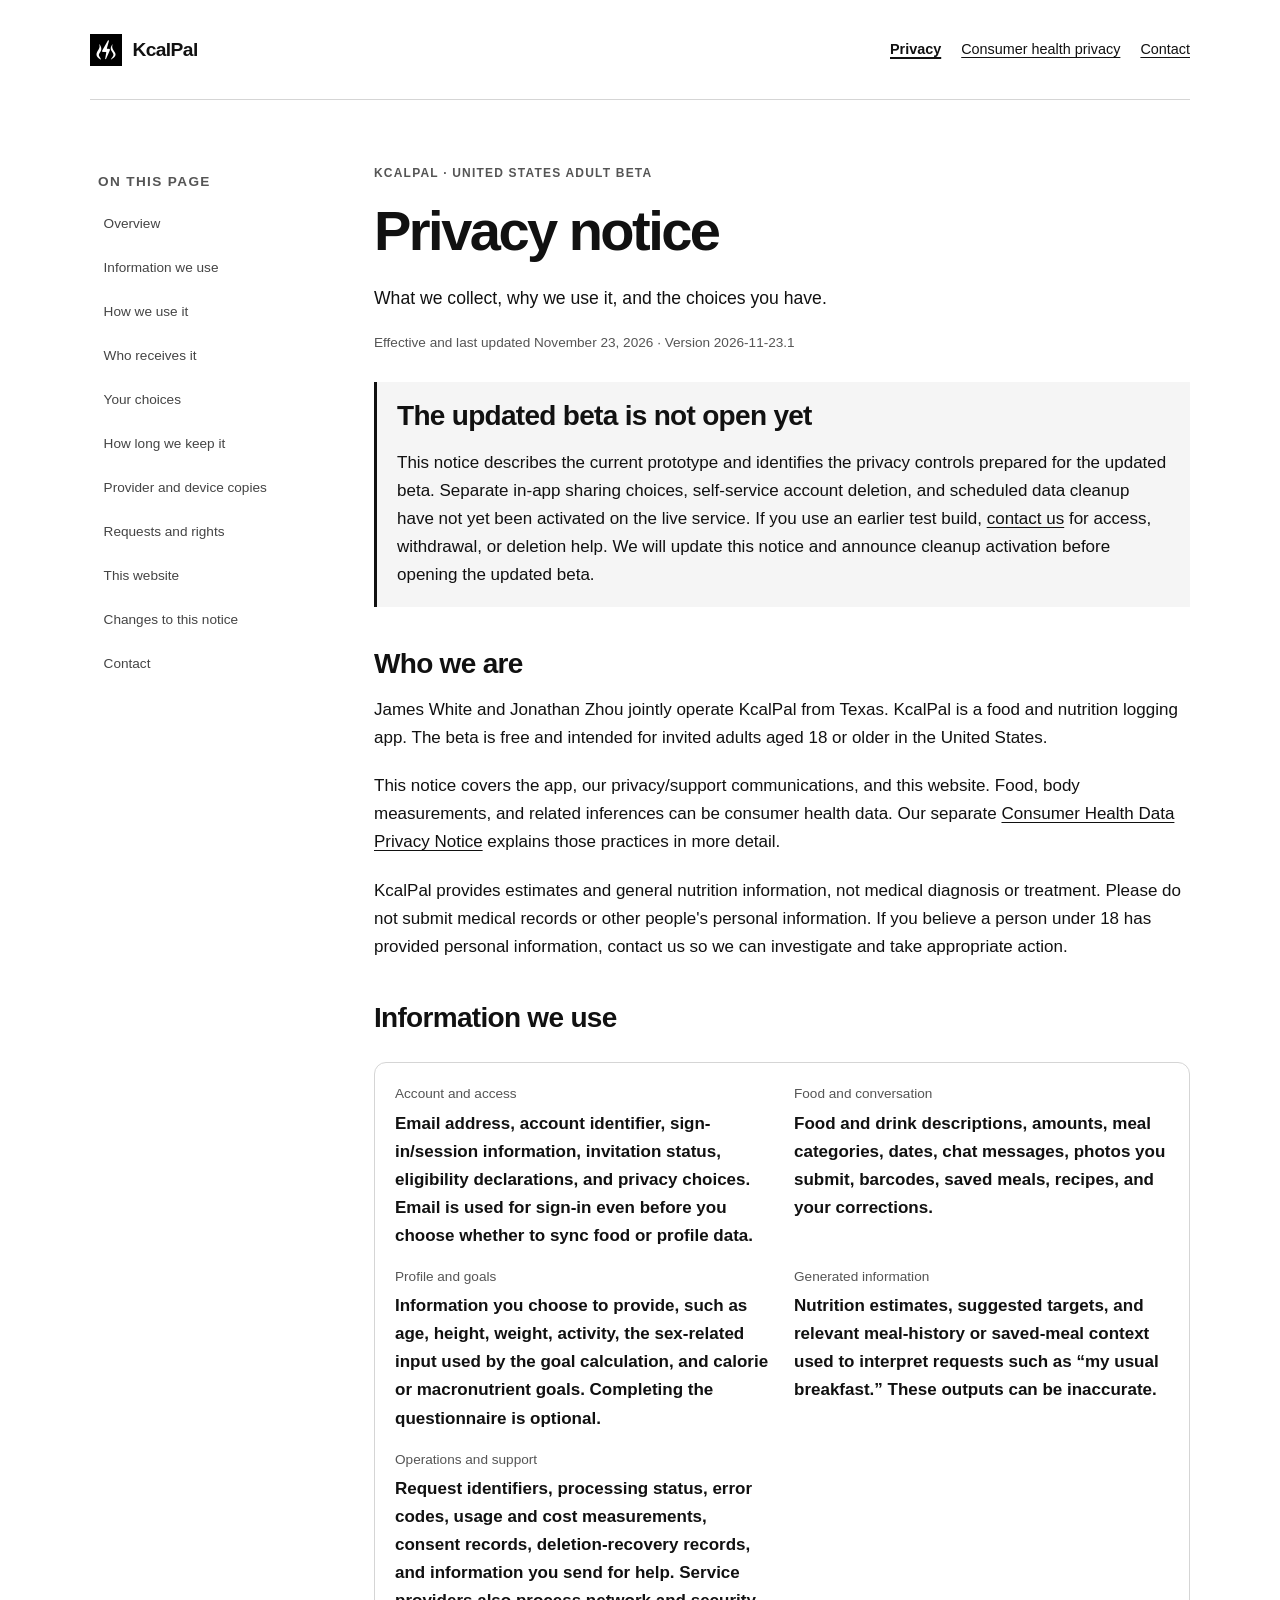
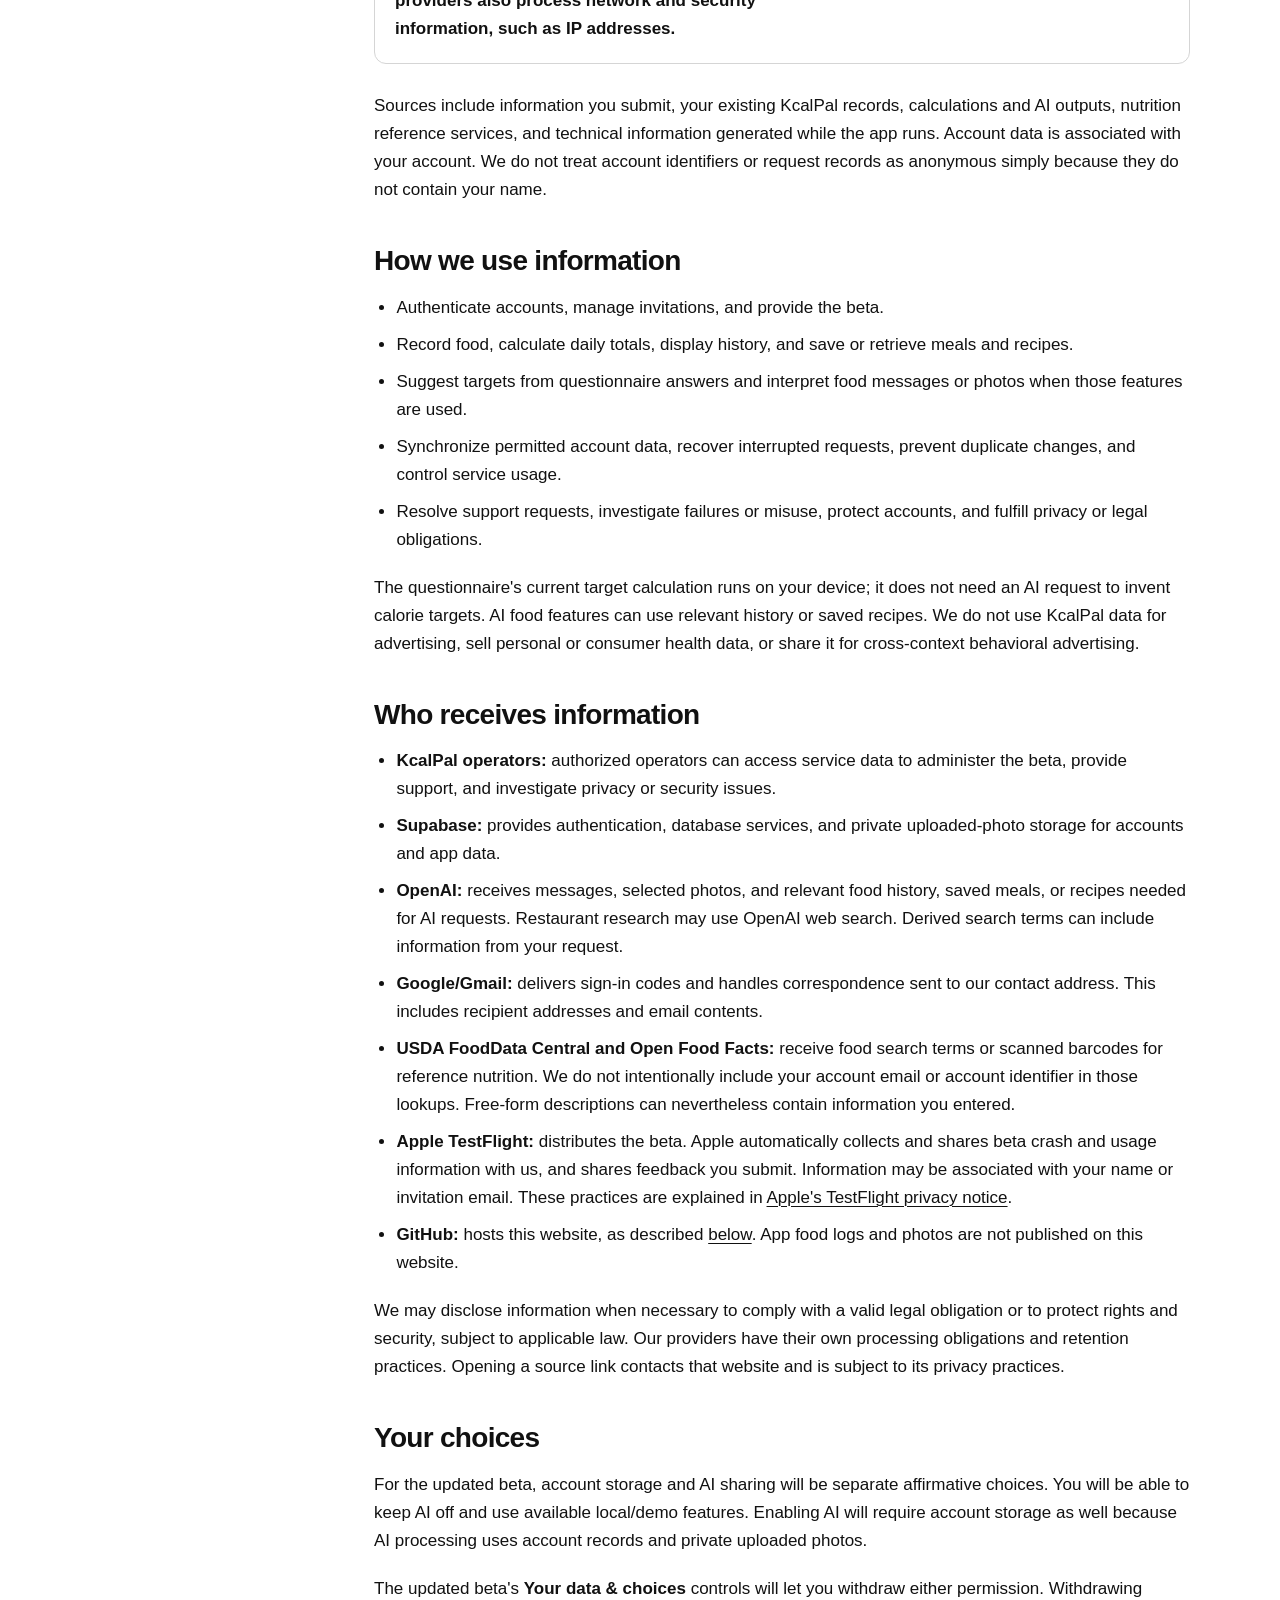
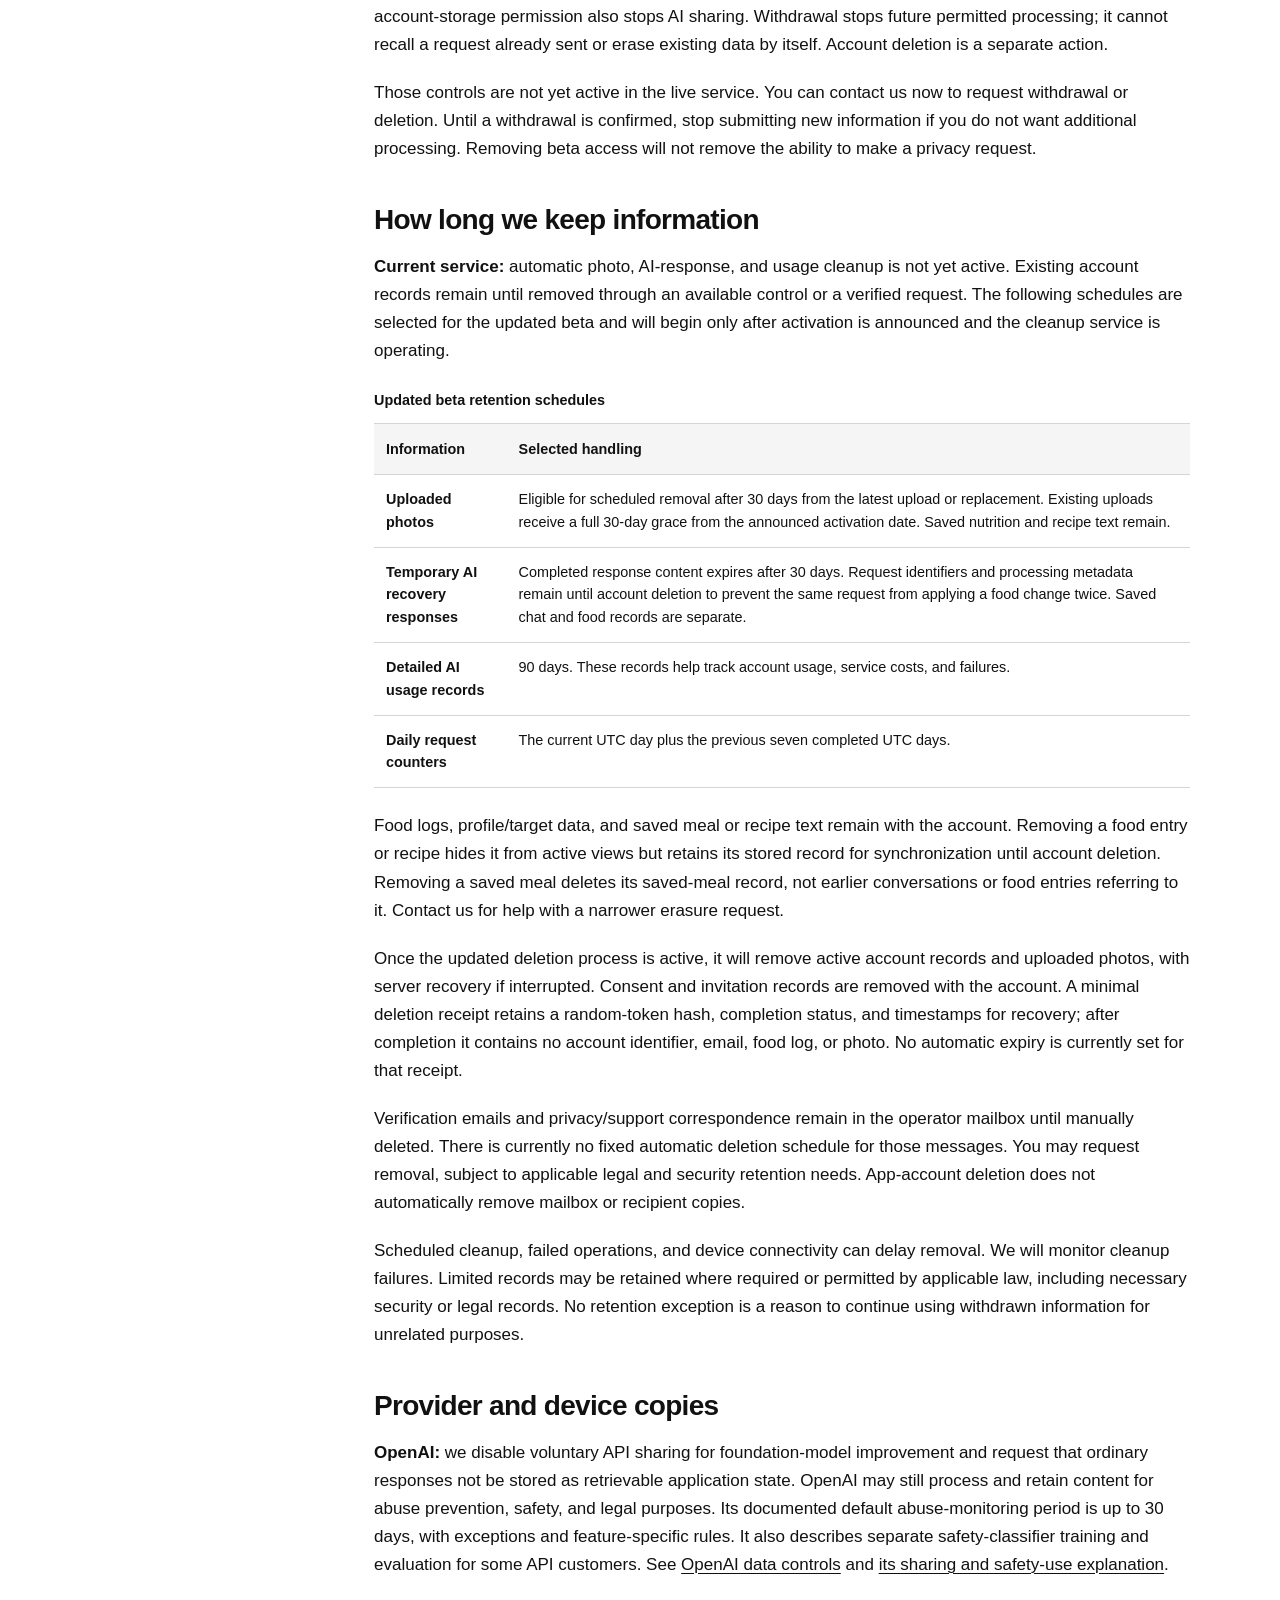
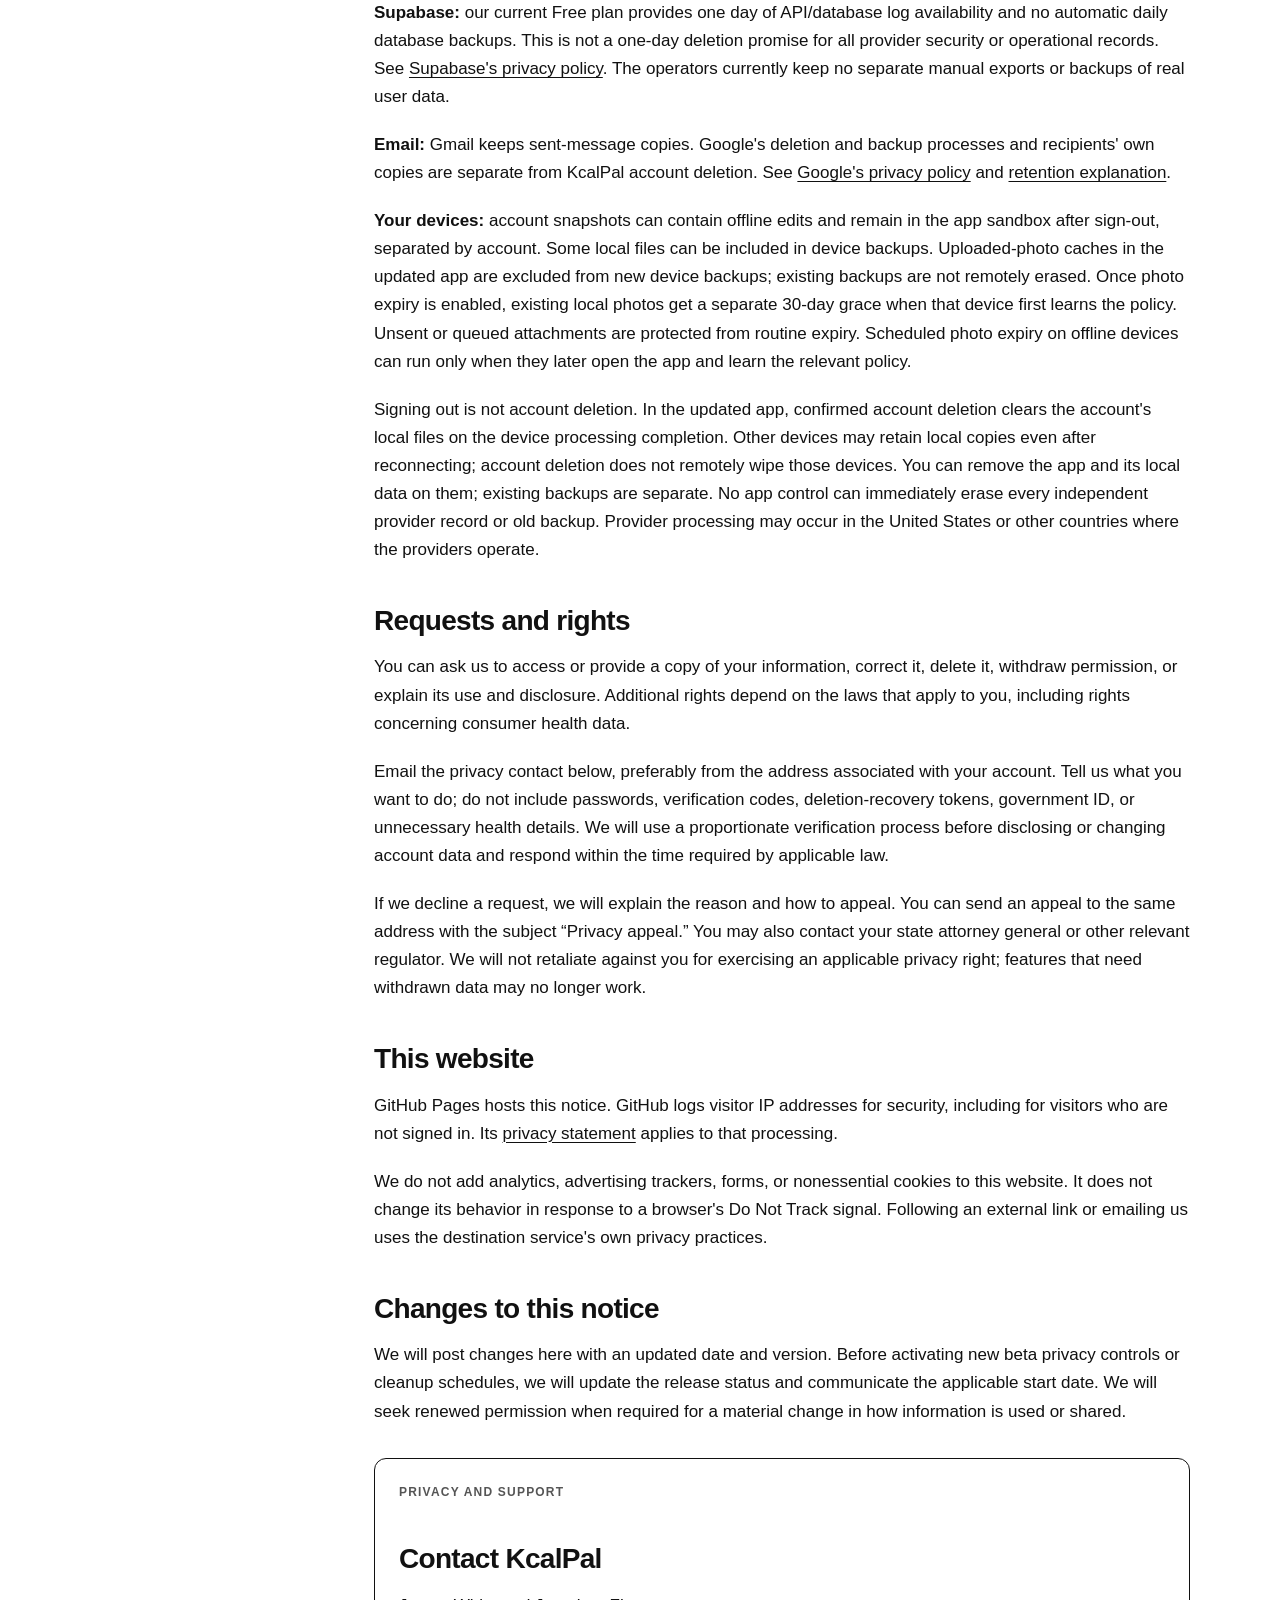
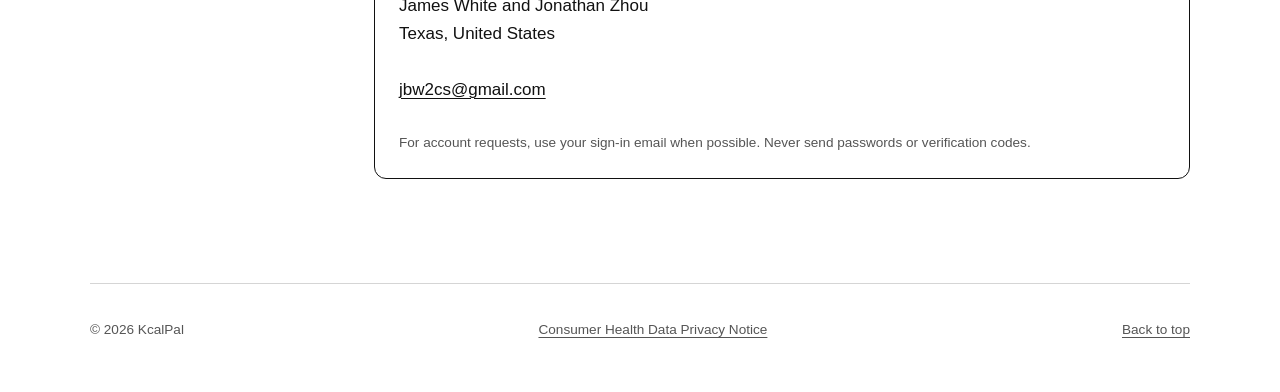
==== index.html @ c4c903d2 "Publish KcalPal privacy notices version 2026-11-23.1 Document current prototype practices and pendin" ====
<!doctype html>
<html lang="en">
<head>
  <meta charset="utf-8">
  <meta name="viewport" content="width=device-width, initial-scale=1">
  <meta name="description" content="How KcalPal handles food logs, photos, personal goals, AI processing, and privacy requests.">
  <meta name="referrer" content="no-referrer">
  <meta http-equiv="Content-Security-Policy" content="default-src 'none'; style-src 'self'; img-src 'self'; base-uri 'none'; form-action 'none'">
  <title>Privacy notice · KcalPal</title>
  <link rel="icon" href="icon.png" type="image/png">
  <link rel="stylesheet" href="styles.css">
</head>
<body>
  <a class="skip-link" href="#main">Skip to privacy notice</a>
  <header class="site-header">
    <a class="brand" href="./" aria-label="KcalPal privacy home"><img src="icon.png" alt="" width="36" height="36">KcalPal</a>
    <nav class="site-nav" aria-label="Site navigation">
      <a href="./" aria-current="page">Privacy</a>
      <a href="health-privacy.html">Consumer health privacy</a>
      <a href="#contact">Contact</a>
    </nav>
  </header>
  <div class="page-layout">
    <nav class="toc" aria-label="On this page">
      <p class="eyebrow">On this page</p>
      <a href="#overview">Overview</a>
      <a href="#information">Information we use</a>
      <a href="#purposes">How we use it</a>
      <a href="#sharing">Who receives it</a>
      <a href="#choices">Your choices</a>
      <a href="#retention">How long we keep it</a>
      <a href="#providers">Provider and device copies</a>
      <a href="#rights">Requests and rights</a>
      <a href="#website">This website</a>
      <a href="#changes">Changes to this notice</a>
      <a href="#contact">Contact</a>
    </nav>
    <main id="main" class="content">
      <p class="eyebrow">KcalPal · United States adult beta</p>
      <h1>Privacy notice</h1>
      <p class="lede">What we collect, why we use it, and the choices you have.</p>
      <p class="meta">Effective and last updated November 23, 2026 · Version 2026-11-23.1</p>
      <aside class="notice" aria-labelledby="release-status">
        <h2 id="release-status">The updated beta is not open yet</h2>
        <p>This notice describes the current prototype and identifies the privacy controls prepared for the updated beta. Separate in-app sharing choices, self-service account deletion, and scheduled data cleanup have not yet been activated on the live service. If you use an earlier test build, <a href="#contact">contact us</a> for access, withdrawal, or deletion help. We will update this notice and announce cleanup activation before opening the updated beta.</p>
      </aside>

      <section id="overview">
        <h2>Who we are</h2>
        <p>James White and Jonathan Zhou jointly operate KcalPal from Texas. KcalPal is a food and nutrition logging app. The beta is free and intended for invited adults aged 18 or older in the United States.</p>
        <p>This notice covers the app, our privacy/support communications, and this website. Food, body measurements, and related inferences can be consumer health data. Our separate <a href="health-privacy.html">Consumer Health Data Privacy Notice</a> explains those practices in more detail.</p>
        <p>KcalPal provides estimates and general nutrition information, not medical diagnosis or treatment. Please do not submit medical records or other people's personal information. If you believe a person under 18 has provided personal information, contact us so we can investigate and take appropriate action.</p>
      </section>

      <section id="information">
        <h2>Information we use</h2>
        <dl class="facts">
          <div><dt>Account and access</dt><dd>Email address, account identifier, sign-in/session information, invitation status, eligibility declarations, and privacy choices. Email is used for sign-in even before you choose whether to sync food or profile data.</dd></div>
          <div><dt>Food and conversation</dt><dd>Food and drink descriptions, amounts, meal categories, dates, chat messages, photos you submit, barcodes, saved meals, recipes, and your corrections.</dd></div>
          <div><dt>Profile and goals</dt><dd>Information you choose to provide, such as age, height, weight, activity, the sex-related input used by the goal calculation, and calorie or macronutrient goals. Completing the questionnaire is optional.</dd></div>
          <div><dt>Generated information</dt><dd>Nutrition estimates, suggested targets, and relevant meal-history or saved-meal context used to interpret requests such as “my usual breakfast.” These outputs can be inaccurate.</dd></div>
          <div><dt>Operations and support</dt><dd>Request identifiers, processing status, error codes, usage and cost measurements, consent records, deletion-recovery records, and information you send for help. Service providers also process network and security information, such as IP addresses.</dd></div>
        </dl>
        <p>Sources include information you submit, your existing KcalPal records, calculations and AI outputs, nutrition reference services, and technical information generated while the app runs. Account data is associated with your account. We do not treat account identifiers or request records as anonymous simply because they do not contain your name.</p>
      </section>

      <section id="purposes">
        <h2>How we use information</h2>
        <ul>
          <li>Authenticate accounts, manage invitations, and provide the beta.</li>
          <li>Record food, calculate daily totals, display history, and save or retrieve meals and recipes.</li>
          <li>Suggest targets from questionnaire answers and interpret food messages or photos when those features are used.</li>
          <li>Synchronize permitted account data, recover interrupted requests, prevent duplicate changes, and control service usage.</li>
          <li>Resolve support requests, investigate failures or misuse, protect accounts, and fulfill privacy or legal obligations.</li>
        </ul>
        <p>The questionnaire's current target calculation runs on your device; it does not need an AI request to invent calorie targets. AI food features can use relevant history or saved recipes. We do not use KcalPal data for advertising, sell personal or consumer health data, or share it for cross-context behavioral advertising.</p>
      </section>

      <section id="sharing">
        <h2>Who receives information</h2>
        <ul>
          <li><strong>KcalPal operators:</strong> authorized operators can access service data to administer the beta, provide support, and investigate privacy or security issues.</li>
          <li><strong>Supabase:</strong> provides authentication, database services, and private uploaded-photo storage for accounts and app data.</li>
          <li><strong>OpenAI:</strong> receives messages, selected photos, and relevant food history, saved meals, or recipes needed for AI requests. Restaurant research may use OpenAI web search. Derived search terms can include information from your request.</li>
          <li><strong>Google/Gmail:</strong> delivers sign-in codes and handles correspondence sent to our contact address. This includes recipient addresses and email contents.</li>
          <li><strong>USDA FoodData Central and Open Food Facts:</strong> receive food search terms or scanned barcodes for reference nutrition. We do not intentionally include your account email or account identifier in those lookups. Free-form descriptions can nevertheless contain information you entered.</li>
          <li><strong>Apple TestFlight:</strong> distributes the beta. Apple automatically collects and shares beta crash and usage information with us, and shares feedback you submit. Information may be associated with your name or invitation email. These practices are explained in <a href="https://www.apple.com/legal/privacy/data/en/test-flight/" rel="noreferrer">Apple's TestFlight privacy notice</a>.</li>
          <li><strong>GitHub:</strong> hosts this website, as described <a href="#website">below</a>. App food logs and photos are not published on this website.</li>
        </ul>
        <p>We may disclose information when necessary to comply with a valid legal obligation or to protect rights and security, subject to applicable law. Our providers have their own processing obligations and retention practices. Opening a source link contacts that website and is subject to its privacy practices.</p>
      </section>

      <section id="choices">
        <h2>Your choices</h2>
        <p>For the updated beta, account storage and AI sharing will be separate affirmative choices. You will be able to keep AI off and use available local/demo features. Enabling AI will require account storage as well because AI processing uses account records and private uploaded photos.</p>
        <p>The updated beta's <strong>Your data &amp; choices</strong> controls will let you withdraw either permission. Withdrawing account-storage permission also stops AI sharing. Withdrawal stops future permitted processing; it cannot recall a request already sent or erase existing data by itself. Account deletion is a separate action.</p>
        <p>Those controls are not yet active in the live service. You can contact us now to request withdrawal or deletion. Until a withdrawal is confirmed, stop submitting new information if you do not want additional processing. Removing beta access will not remove the ability to make a privacy request.</p>
      </section>

      <section id="retention">
        <h2>How long we keep information</h2>
        <p><strong>Current service:</strong> automatic photo, AI-response, and usage cleanup is not yet active. Existing account records remain until removed through an available control or a verified request. The following schedules are selected for the updated beta and will begin only after activation is announced and the cleanup service is operating.</p>
        <table class="retention-table">
          <caption>Updated beta retention schedules</caption>
          <thead><tr><th scope="col">Information</th><th scope="col">Selected handling</th></tr></thead>
          <tbody>
            <tr><th scope="row">Uploaded photos</th><td>Eligible for scheduled removal after 30 days from the latest upload or replacement. Existing uploads receive a full 30-day grace from the announced activation date. Saved nutrition and recipe text remain.</td></tr>
            <tr><th scope="row">Temporary AI recovery responses</th><td>Completed response content expires after 30 days. Request identifiers and processing metadata remain until account deletion to prevent the same request from applying a food change twice. Saved chat and food records are separate.</td></tr>
            <tr><th scope="row">Detailed AI usage records</th><td>90 days. These records help track account usage, service costs, and failures.</td></tr>
            <tr><th scope="row">Daily request counters</th><td>The current UTC day plus the previous seven completed UTC days.</td></tr>
          </tbody>
        </table>
        <p>Food logs, profile/target data, and saved meal or recipe text remain with the account. Removing a food entry or recipe hides it from active views but retains its stored record for synchronization until account deletion. Removing a saved meal deletes its saved-meal record, not earlier conversations or food entries referring to it. Contact us for help with a narrower erasure request.</p>
        <p>Once the updated deletion process is active, it will remove active account records and uploaded photos, with server recovery if interrupted. Consent and invitation records are removed with the account. A minimal deletion receipt retains a random-token hash, completion status, and timestamps for recovery; after completion it contains no account identifier, email, food log, or photo. No automatic expiry is currently set for that receipt.</p>
        <p>Verification emails and privacy/support correspondence remain in the operator mailbox until manually deleted. There is currently no fixed automatic deletion schedule for those messages. You may request removal, subject to applicable legal and security retention needs. App-account deletion does not automatically remove mailbox or recipient copies.</p>
        <p>Scheduled cleanup, failed operations, and device connectivity can delay removal. We will monitor cleanup failures. Limited records may be retained where required or permitted by applicable law, including necessary security or legal records. No retention exception is a reason to continue using withdrawn information for unrelated purposes.</p>
      </section>

      <section id="providers">
        <h2>Provider and device copies</h2>
        <p><strong>OpenAI:</strong> we disable voluntary API sharing for foundation-model improvement and request that ordinary responses not be stored as retrievable application state. OpenAI may still process and retain content for abuse prevention, safety, and legal purposes. Its documented default abuse-monitoring period is up to 30 days, with exceptions and feature-specific rules. It also describes separate safety-classifier training and evaluation for some API customers. See <a href="https://developers.openai.com/api/docs/guides/your-data" rel="noreferrer">OpenAI data controls</a> and <a href="https://help.openai.com/en/articles/10306912-sharing-feedback-evaluation-and-fine-tuning-data-and-api-inputs-and-outputs-with-openai" rel="noreferrer">its sharing and safety-use explanation</a>.</p>
        <p><strong>Supabase:</strong> our current Free plan provides one day of API/database log availability and no automatic daily database backups. This is not a one-day deletion promise for all provider security or operational records. See <a href="https://supabase.com/privacy" rel="noreferrer">Supabase's privacy policy</a>. The operators currently keep no separate manual exports or backups of real user data.</p>
        <p><strong>Email:</strong> Gmail keeps sent-message copies. Google's deletion and backup processes and recipients' own copies are separate from KcalPal account deletion. See <a href="https://policies.google.com/privacy" rel="noreferrer">Google's privacy policy</a> and <a href="https://policies.google.com/technologies/retention" rel="noreferrer">retention explanation</a>.</p>
        <p><strong>Your devices:</strong> account snapshots can contain offline edits and remain in the app sandbox after sign-out, separated by account. Some local files can be included in device backups. Uploaded-photo caches in the updated app are excluded from new device backups; existing backups are not remotely erased. Once photo expiry is enabled, existing local photos get a separate 30-day grace when that device first learns the policy. Unsent or queued attachments are protected from routine expiry. Scheduled photo expiry on offline devices can run only when they later open the app and learn the relevant policy.</p>
        <p>Signing out is not account deletion. In the updated app, confirmed account deletion clears the account's local files on the device processing completion. Other devices may retain local copies even after reconnecting; account deletion does not remotely wipe those devices. You can remove the app and its local data on them; existing backups are separate. No app control can immediately erase every independent provider record or old backup. Provider processing may occur in the United States or other countries where the providers operate.</p>
      </section>

      <section id="rights">
        <h2>Requests and rights</h2>
        <p>You can ask us to access or provide a copy of your information, correct it, delete it, withdraw permission, or explain its use and disclosure. Additional rights depend on the laws that apply to you, including rights concerning consumer health data.</p>
        <p>Email the privacy contact below, preferably from the address associated with your account. Tell us what you want to do; do not include passwords, verification codes, deletion-recovery tokens, government ID, or unnecessary health details. We will use a proportionate verification process before disclosing or changing account data and respond within the time required by applicable law.</p>
        <p>If we decline a request, we will explain the reason and how to appeal. You can send an appeal to the same address with the subject “Privacy appeal.” You may also contact your state attorney general or other relevant regulator. We will not retaliate against you for exercising an applicable privacy right; features that need withdrawn data may no longer work.</p>
      </section>

      <section id="website">
        <h2>This website</h2>
        <p>GitHub Pages hosts this notice. GitHub logs visitor IP addresses for security, including for visitors who are not signed in. Its <a href="https://docs.github.com/en/site-policy/privacy-policies/github-general-privacy-statement" rel="noreferrer">privacy statement</a> applies to that processing.</p>
        <p>We do not add analytics, advertising trackers, forms, or nonessential cookies to this website. It does not change its behavior in response to a browser's Do Not Track signal. Following an external link or emailing us uses the destination service's own privacy practices.</p>
      </section>

      <section id="changes">
        <h2>Changes to this notice</h2>
        <p>We will post changes here with an updated date and version. Before activating new beta privacy controls or cleanup schedules, we will update the release status and communicate the applicable start date. We will seek renewed permission when required for a material change in how information is used or shared.</p>
      </section>

      <section id="contact" class="contact-card">
        <p class="eyebrow">Privacy and support</p>
        <h2>Contact KcalPal</h2>
        <p>James White and Jonathan Zhou<br>Texas, United States</p>
        <p><a href="mailto:jbw2cs@gmail.com?subject=KcalPal%20privacy%20request">jbw2cs@gmail.com</a></p>
        <p class="small">For account requests, use your sign-in email when possible. Never send passwords or verification codes.</p>
      </section>
    </main>
  </div>
  <footer class="site-footer"><span>© 2026 KcalPal</span><a href="health-privacy.html">Consumer Health Data Privacy Notice</a><a href="#main">Back to top</a></footer>
</body>
</html>
---- styles.css ----
:root {
  color-scheme: light;
  --ink: #111;
  --muted: #555;
  --paper: #fff;
  --wash: #f5f5f5;
  --line: #d5d5d5;
  --measure: 1100px;
}

*,
*::before,
*::after {
  box-sizing: border-box;
}

html {
  scroll-padding-top: 1.5rem;
  -webkit-text-size-adjust: 100%;
}

body {
  margin: 0;
  color: var(--ink);
  background: var(--paper);
  font-family: -apple-system, BlinkMacSystemFont, "Segoe UI", sans-serif;
  font-size: 17px;
  line-height: 1.65;
  overflow-wrap: break-word;
}

a {
  color: inherit;
  text-decoration-thickness: 1px;
  text-underline-offset: 0.2em;
}

a:hover {
  text-decoration-thickness: 2px;
}

:focus-visible {
  outline: 3px solid var(--ink);
  outline-offset: 4px;
  border-radius: 2px;
}

::selection {
  color: var(--paper);
  background: var(--ink);
}

img {
  max-width: 100%;
  height: auto;
}

.skip-link {
  position: absolute;
  top: 0.75rem;
  left: 1rem;
  z-index: 10;
  padding: 0.6rem 1rem;
  min-height: 44px;
  color: var(--paper);
  background: var(--ink);
  transform: translateY(-180%);
}

.skip-link:focus {
  transform: translateY(0);
  outline: 3px solid var(--ink);
  outline-offset: 3px;
}

.site-header,
.page-layout,
.site-footer {
  width: min(var(--measure), calc(100% - 3rem));
  margin-inline: auto;
}

.site-header {
  display: flex;
  align-items: center;
  justify-content: space-between;
  gap: 0.75rem 2rem;
  flex-wrap: wrap;
  min-height: 100px;
  padding-block: 1.25rem;
  border-bottom: 1px solid var(--line);
}

.brand {
  display: inline-flex;
  align-items: center;
  gap: 0.65rem;
  min-height: 44px;
  font-size: 1.2rem;
  font-weight: 750;
  letter-spacing: -0.03em;
  text-decoration: none;
}

.brand img {
  display: block;
  width: 32px;
  height: 32px;
  flex: 0 0 32px;
  object-fit: contain;
}

.site-nav {
  display: flex;
  align-items: center;
  flex-wrap: wrap;
  gap: 0.25rem 1.25rem;
  font-size: 0.9rem;
}

.site-nav a {
  display: inline-flex;
  align-items: center;
  min-height: 44px;
  padding-block: 0.5rem;
}

.site-nav a[aria-current="page"] {
  font-weight: 700;
  text-decoration-thickness: 2px;
}

.page-layout {
  display: grid;
  grid-template-columns: minmax(180px, 220px) minmax(0, 1fr);
  gap: clamp(2rem, 5vw, 4.5rem);
  padding-block: clamp(2rem, 5vw, 4rem) 4.5rem;
}

.toc {
  position: sticky;
  top: 1.5rem;
  align-self: start;
  max-height: calc(100vh - 3rem);
  overflow-y: auto;
  padding: 0.5rem;
  font-size: 0.85rem;
  line-height: 1.4;
}

.toc h2,
.toc h3,
.toc p {
  margin: 0 0 0.65rem;
  font-size: inherit;
  font-weight: 700;
}

.toc ul,
.toc ol {
  margin: 0;
  padding: 0;
  list-style: none;
}

.toc li {
  margin: 0;
}

.toc a {
  display: flex;
  align-items: center;
  min-height: 44px;
  padding: 0.5rem 0.35rem;
  color: #444;
  text-decoration: none;
}

.toc a:hover,
.toc a:focus-visible {
  color: var(--ink);
  text-decoration: underline;
}

.content {
  min-width: 0;
}

h1,
h2,
h3 {
  color: var(--ink);
  line-height: 1.2;
  text-wrap: balance;
  scroll-margin-top: 1.5rem;
}

h1 {
  margin: 0 0 1.25rem;
  font-size: clamp(2.2rem, 4.8vw, 3.5rem);
  font-weight: 750;
  letter-spacing: -0.045em;
}

h2 {
  margin: 2.5rem 0 1rem;
  font-size: clamp(1.4rem, 2.6vw, 1.75rem);
  letter-spacing: -0.025em;
}

h3 {
  margin: 1.75rem 0 0.75rem;
  font-size: 1.15rem;
  letter-spacing: -0.015em;
}

p,
ul,
ol,
dl {
  margin-top: 0;
  margin-bottom: 1.25rem;
}

ul,
ol {
  padding-left: 1.4rem;
}

li + li {
  margin-top: 0.55rem;
}

.eyebrow {
  margin-bottom: 0.8rem;
  color: var(--muted);
  font-size: 0.75rem;
  font-weight: 700;
  letter-spacing: 0.1em;
  text-transform: uppercase;
}

.lede {
  max-width: 65ch;
  font-size: 1.1rem;
  line-height: 1.6;
}

.meta,
.small {
  color: var(--muted);
  font-size: 0.85rem;
  line-height: 1.6;
}

.meta {
  margin-bottom: 1.75rem;
}

.notice {
  margin-block: 1.75rem;
  padding: 1.1rem 1.25rem;
  border-left: 3px solid var(--ink);
  background: var(--wash);
}

.notice > :first-child,
.contact-card > :first-child {
  margin-top: 0;
}

.notice > :last-child,
.contact-card > :last-child {
  margin-bottom: 0;
}

.facts {
  display: grid;
  grid-template-columns: repeat(2, minmax(0, 1fr));
  gap: 1rem 1.5rem;
  margin-block: 1.75rem;
  padding: 1.25rem;
  border: 1px solid var(--line);
  border-radius: 12px;
}

.facts dt {
  font-size: 0.85rem;
  color: var(--muted);
}

.facts dd {
  margin: 0.25rem 0 0;
  font-weight: 600;
}

.retention-table {
  width: 100%;
  margin-block: 1.5rem;
  border-collapse: collapse;
  font-size: 0.9rem;
  line-height: 1.55;
  text-align: left;
}

.retention-table caption {
  margin-bottom: 0.75rem;
  font-weight: 700;
  text-align: left;
}

.retention-table th,
.retention-table td {
  padding: 0.85rem 0.75rem;
  border-bottom: 1px solid var(--line);
  vertical-align: top;
  overflow-wrap: anywhere;
}

.retention-table thead th {
  border-top: 1px solid var(--line);
  color: var(--ink);
  background: var(--wash);
  font-weight: 700;
}

.contact-card {
  margin-block: 2rem;
  padding: 1.5rem;
  border: 1px solid var(--ink);
  border-radius: 12px;
}

.contact-card a {
  display: inline-flex;
  align-items: center;
  min-height: 44px;
  overflow-wrap: anywhere;
}

.pill {
  display: inline-block;
  padding: 0.2rem 0.65rem;
  border: 1px solid var(--ink);
  border-radius: 999px;
  color: var(--ink);
  font-size: 0.75rem;
  font-weight: 650;
  line-height: 1.5;
  vertical-align: middle;
}

a.pill {
  display: inline-flex;
  align-items: center;
  min-height: 44px;
}

.site-footer {
  display: flex;
  align-items: baseline;
  justify-content: space-between;
  flex-wrap: wrap;
  gap: 0.5rem 1.5rem;
  padding-block: 1.5rem 2.5rem;
  border-top: 1px solid var(--line);
  color: var(--muted);
  font-size: 0.85rem;
}

.site-footer p {
  margin: 0;
}

.site-footer a {
  display: inline-flex;
  align-items: center;
  min-height: 44px;
}

@media (max-width: 760px) {
  .site-header,
  .page-layout,
  .site-footer {
    width: calc(100% - 2rem);
  }

  .site-header {
    min-height: auto;
    padding-block: 1rem;
  }

  .site-nav {
    gap: 0.25rem 1rem;
  }

  .page-layout {
    grid-template-columns: minmax(0, 1fr);
    gap: 2rem;
    padding-block: 1.5rem 3rem;
  }

  .toc {
    position: static;
    max-height: none;
    overflow: visible;
    padding: 0 0 1rem;
    border-bottom: 1px solid var(--line);
  }

  .toc ul,
  .toc ol {
    display: flex;
    flex-wrap: wrap;
    gap: 0.1rem 1rem;
  }

  .toc a {
    padding-inline: 0;
    text-decoration: underline;
  }

  .facts {
    grid-template-columns: minmax(0, 1fr);
  }

  .retention-table {
    font-size: 0.85rem;
  }

  .retention-table th,
  .retention-table td {
    padding: 0.75rem 0.4rem;
  }
}

@media (prefers-reduced-motion: reduce) {
  html {
    scroll-behavior: auto;
  }
}

@media (forced-colors: active) {
  .notice,
  .facts,
  .contact-card,
  .pill {
    border: 1px solid CanvasText;
  }
}

@media print {
  @page {
    margin: 18mm;
  }

  body {
    font-size: 11pt;
    line-height: 1.45;
    color: #000;
    background: #fff;
  }

  .site-header,
  .page-layout,
  .site-footer {
    width: 100%;
    max-width: none;
    padding-block: 0.5rem;
  }

  .page-layout {
    display: block;
  }

  .site-nav,
  .toc,
  .skip-link {
    display: none;
  }

  h1 {
    font-size: 26pt;
  }

  h2 {
    font-size: 16pt;
  }

  h3 {
    font-size: 12pt;
  }

  h1,
  h2,
  h3 {
    break-after: avoid;
  }

  p,
  li {
    orphans: 3;
    widows: 3;
  }

  .notice,
  .facts,
  .contact-card,
  .retention-table tr {
    break-inside: avoid;
  }

  .notice,
  .retention-table thead th {
    background: none;
  }

  .retention-table thead {
    display: table-header-group;
  }

  .contact-card a,
  .site-footer a {
    min-height: 0;
  }

  .meta,
  .small,
  .site-footer,
  .facts dt {
    color: #333;
  }

  a {
    text-decoration: underline;
  }
}
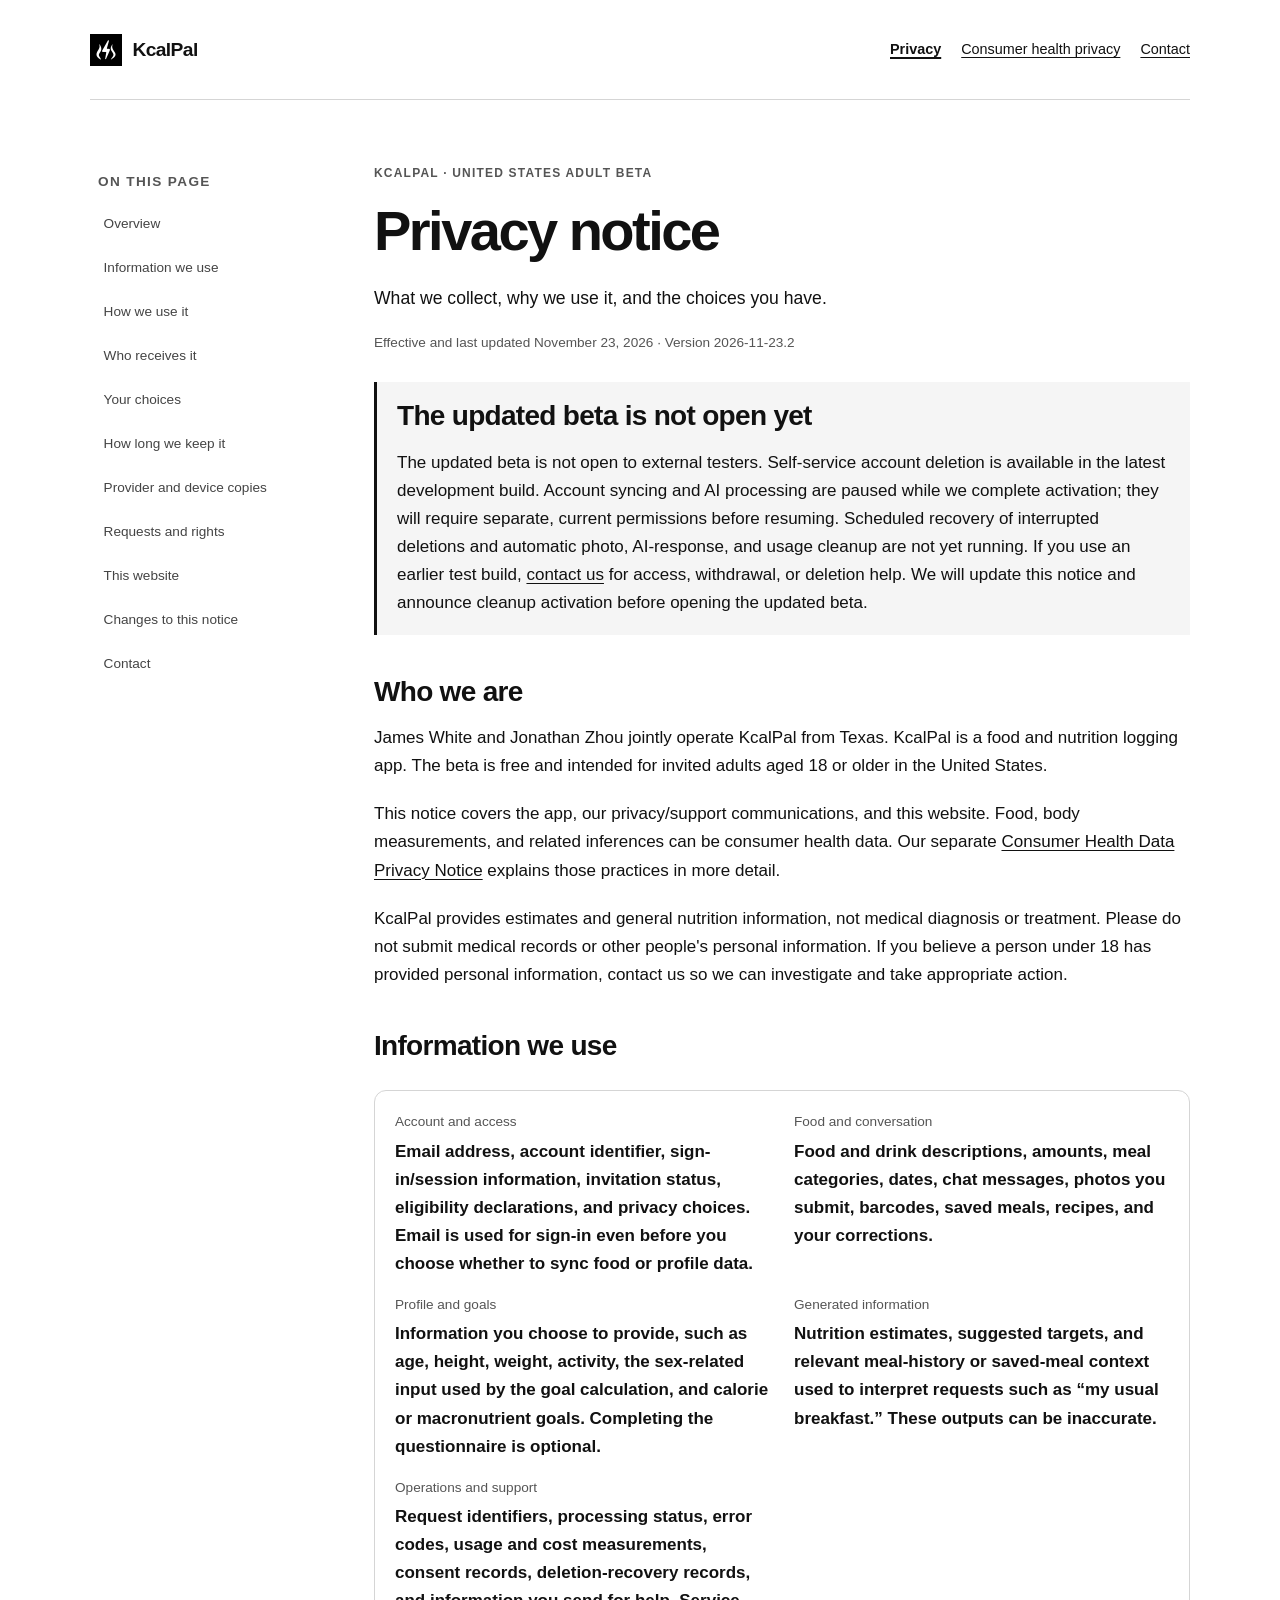
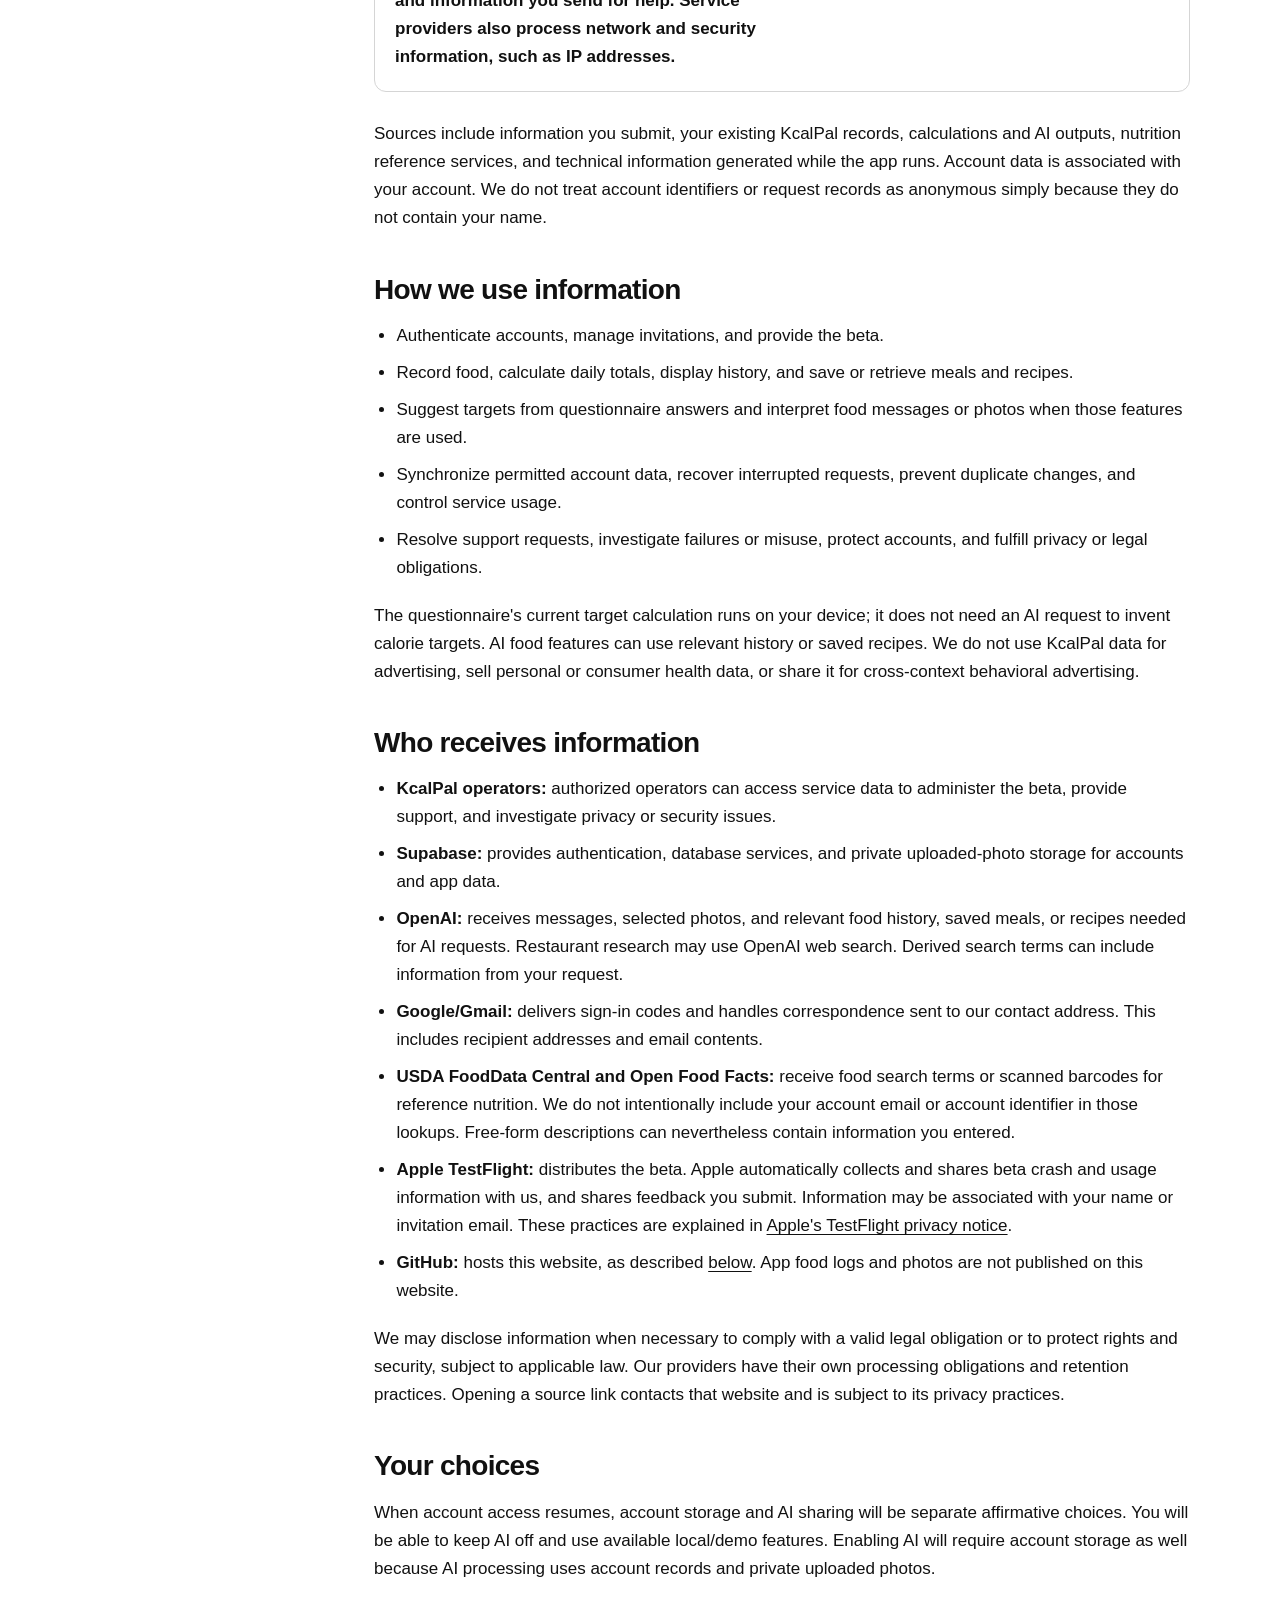
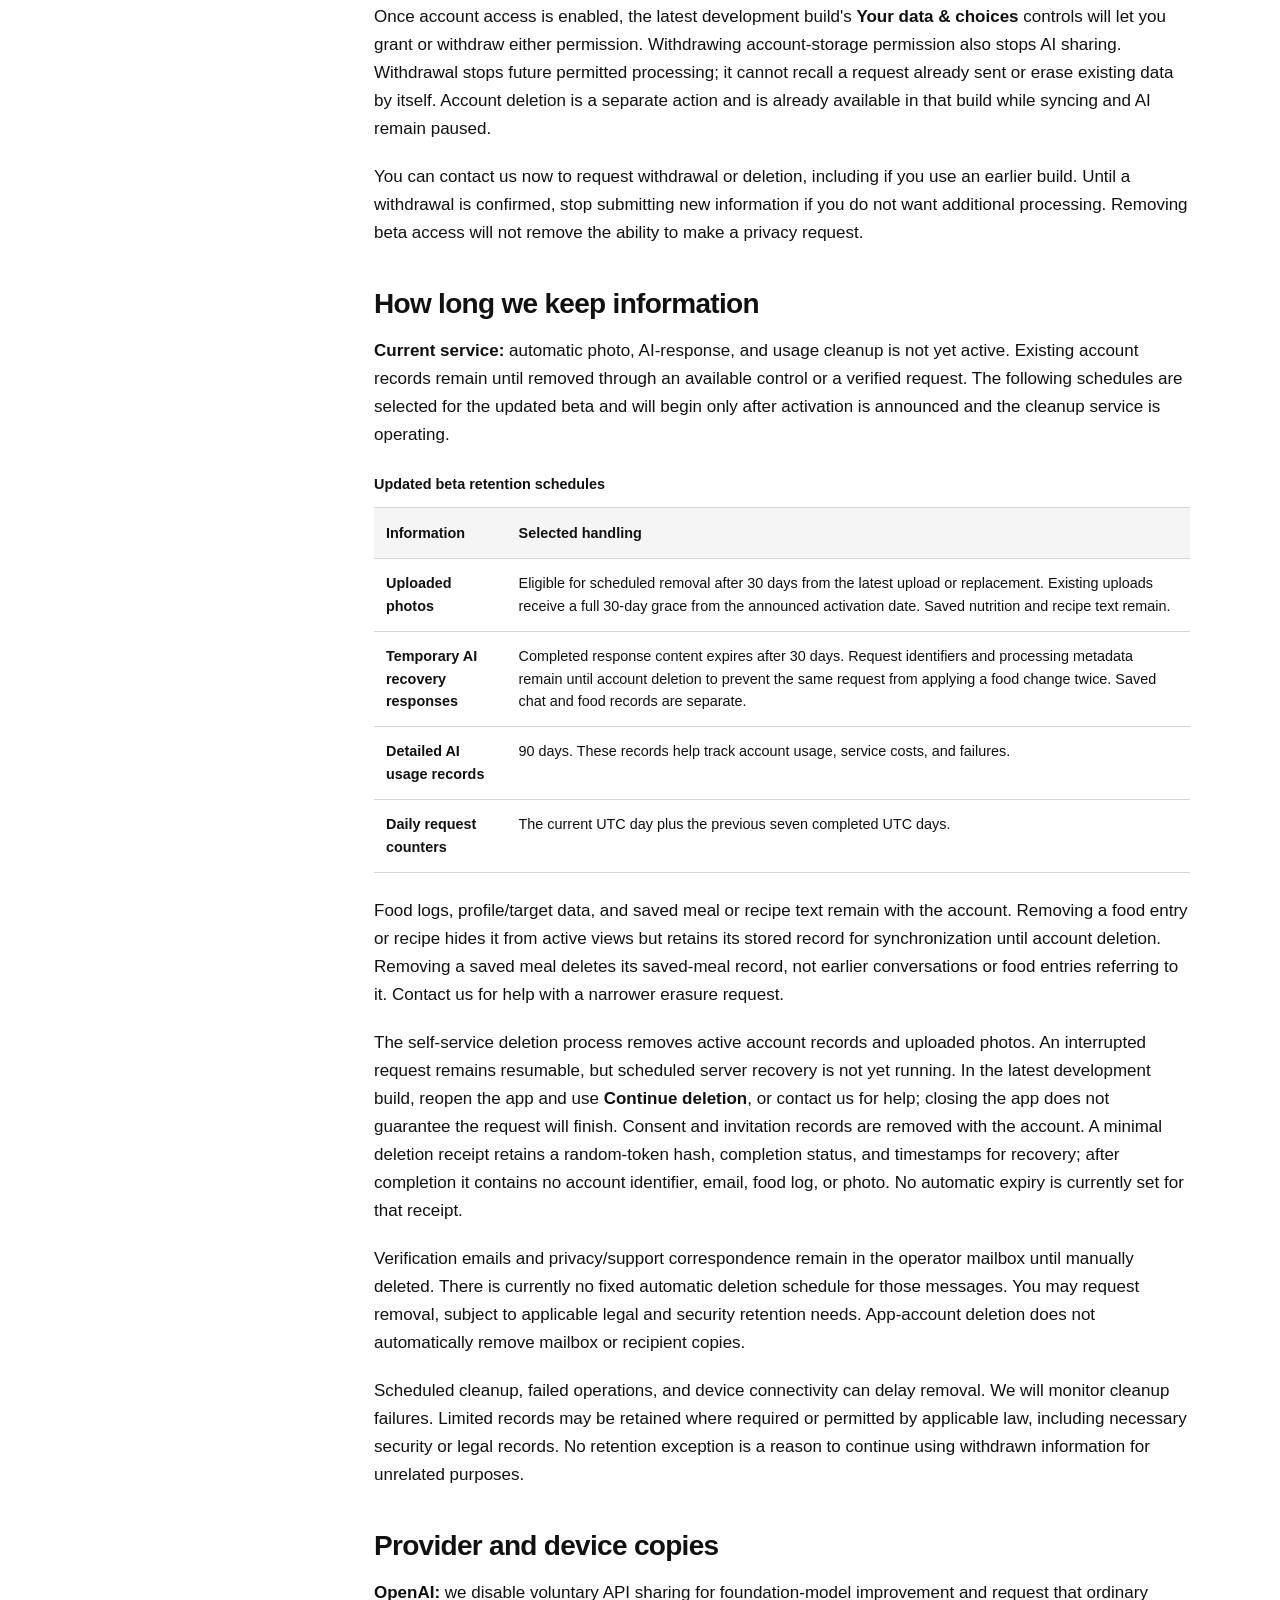
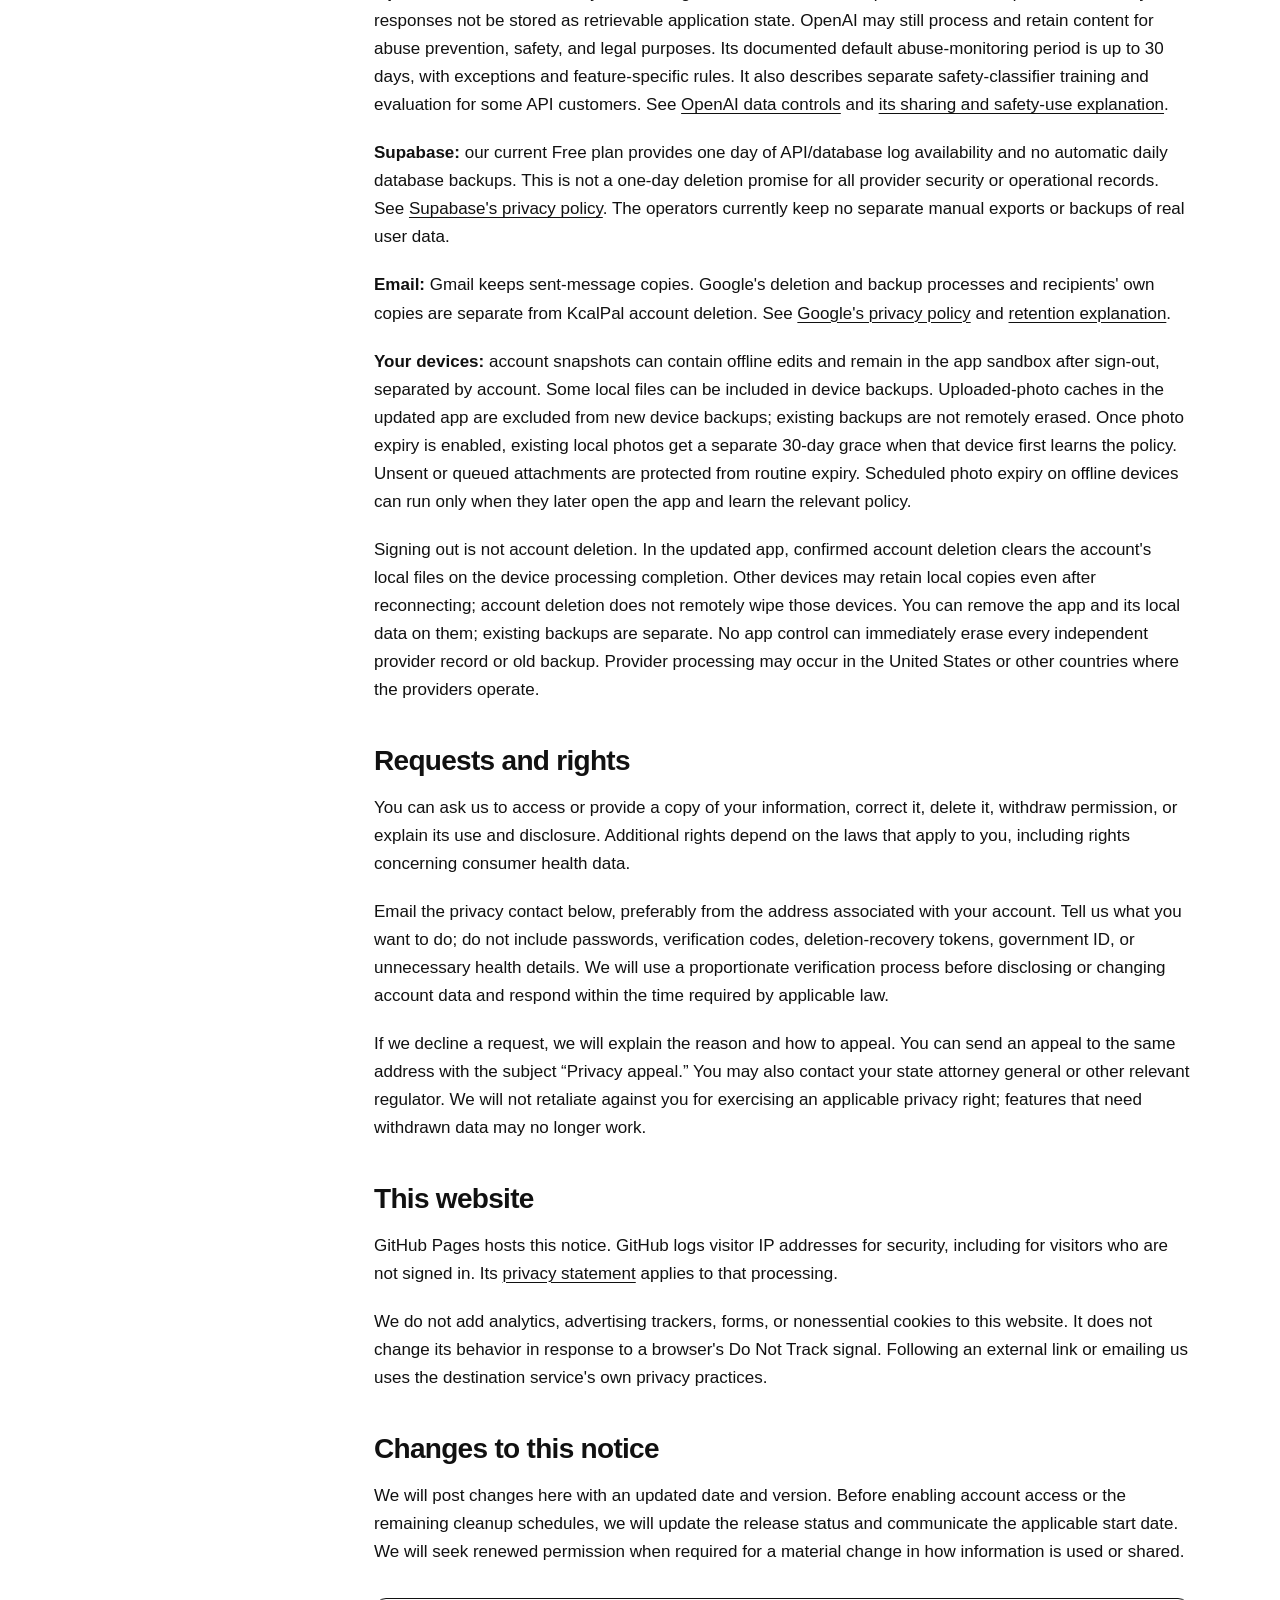
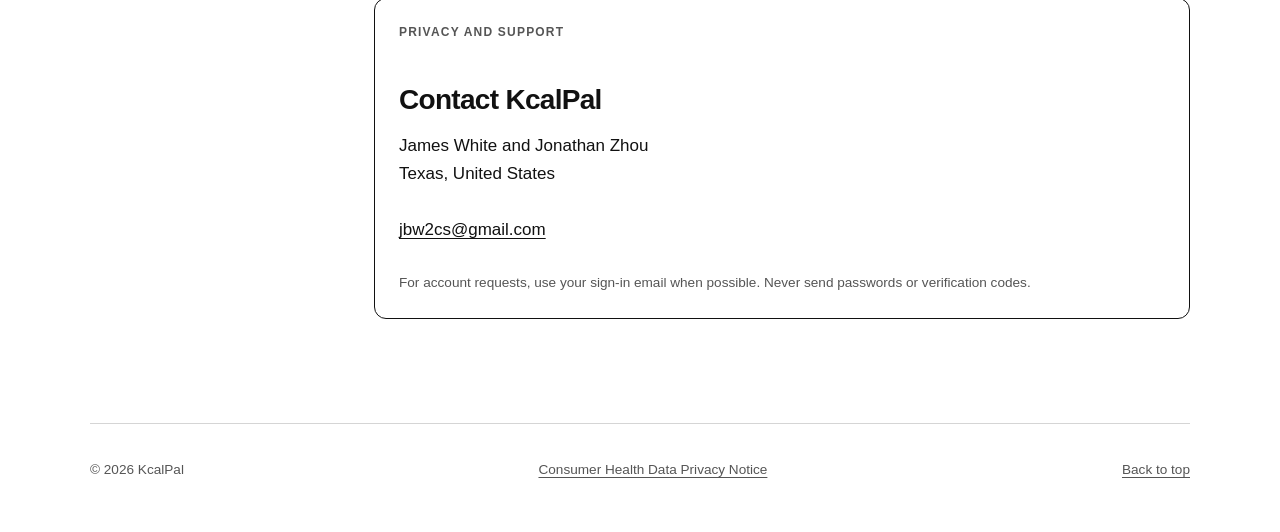
==== commit 629af63f: "Update privacy notices for the held backend rollout Publish version 2026-11-23.2: explain current de" ====
--- a/index.html
+++ b/index.html
@@ -39,10 +39,10 @@
       <p class="eyebrow">KcalPal · United States adult beta</p>
       <h1>Privacy notice</h1>
       <p class="lede">What we collect, why we use it, and the choices you have.</p>
-      <p class="meta">Effective and last updated November 23, 2026 · Version 2026-11-23.1</p>
+      <p class="meta">Effective and last updated November 23, 2026 · Version 2026-11-23.2</p>
       <aside class="notice" aria-labelledby="release-status">
         <h2 id="release-status">The updated beta is not open yet</h2>
-        <p>This notice describes the current prototype and identifies the privacy controls prepared for the updated beta. Separate in-app sharing choices, self-service account deletion, and scheduled data cleanup have not yet been activated on the live service. If you use an earlier test build, <a href="#contact">contact us</a> for access, withdrawal, or deletion help. We will update this notice and announce cleanup activation before opening the updated beta.</p>
+        <p>The updated beta is not open to external testers. Self-service account deletion is available in the latest development build. Account syncing and AI processing are paused while we complete activation; they will require separate, current permissions before resuming. Scheduled recovery of interrupted deletions and automatic photo, AI-response, and usage cleanup are not yet running. If you use an earlier test build, <a href="#contact">contact us</a> for access, withdrawal, or deletion help. We will update this notice and announce cleanup activation before opening the updated beta.</p>
       </aside>
 
       <section id="overview">
@@ -92,9 +92,9 @@
 
       <section id="choices">
         <h2>Your choices</h2>
-        <p>For the updated beta, account storage and AI sharing will be separate affirmative choices. You will be able to keep AI off and use available local/demo features. Enabling AI will require account storage as well because AI processing uses account records and private uploaded photos.</p>
-        <p>The updated beta's <strong>Your data &amp; choices</strong> controls will let you withdraw either permission. Withdrawing account-storage permission also stops AI sharing. Withdrawal stops future permitted processing; it cannot recall a request already sent or erase existing data by itself. Account deletion is a separate action.</p>
-        <p>Those controls are not yet active in the live service. You can contact us now to request withdrawal or deletion. Until a withdrawal is confirmed, stop submitting new information if you do not want additional processing. Removing beta access will not remove the ability to make a privacy request.</p>
+        <p>When account access resumes, account storage and AI sharing will be separate affirmative choices. You will be able to keep AI off and use available local/demo features. Enabling AI will require account storage as well because AI processing uses account records and private uploaded photos.</p>
+        <p>Once account access is enabled, the latest development build's <strong>Your data &amp; choices</strong> controls will let you grant or withdraw either permission. Withdrawing account-storage permission also stops AI sharing. Withdrawal stops future permitted processing; it cannot recall a request already sent or erase existing data by itself. Account deletion is a separate action and is already available in that build while syncing and AI remain paused.</p>
+        <p>You can contact us now to request withdrawal or deletion, including if you use an earlier build. Until a withdrawal is confirmed, stop submitting new information if you do not want additional processing. Removing beta access will not remove the ability to make a privacy request.</p>
       </section>
 
       <section id="retention">
@@ -111,7 +111,7 @@
           </tbody>
         </table>
         <p>Food logs, profile/target data, and saved meal or recipe text remain with the account. Removing a food entry or recipe hides it from active views but retains its stored record for synchronization until account deletion. Removing a saved meal deletes its saved-meal record, not earlier conversations or food entries referring to it. Contact us for help with a narrower erasure request.</p>
-        <p>Once the updated deletion process is active, it will remove active account records and uploaded photos, with server recovery if interrupted. Consent and invitation records are removed with the account. A minimal deletion receipt retains a random-token hash, completion status, and timestamps for recovery; after completion it contains no account identifier, email, food log, or photo. No automatic expiry is currently set for that receipt.</p>
+        <p>The self-service deletion process removes active account records and uploaded photos. An interrupted request remains resumable, but scheduled server recovery is not yet running. In the latest development build, reopen the app and use <strong>Continue deletion</strong>, or contact us for help; closing the app does not guarantee the request will finish. Consent and invitation records are removed with the account. A minimal deletion receipt retains a random-token hash, completion status, and timestamps for recovery; after completion it contains no account identifier, email, food log, or photo. No automatic expiry is currently set for that receipt.</p>
         <p>Verification emails and privacy/support correspondence remain in the operator mailbox until manually deleted. There is currently no fixed automatic deletion schedule for those messages. You may request removal, subject to applicable legal and security retention needs. App-account deletion does not automatically remove mailbox or recipient copies.</p>
         <p>Scheduled cleanup, failed operations, and device connectivity can delay removal. We will monitor cleanup failures. Limited records may be retained where required or permitted by applicable law, including necessary security or legal records. No retention exception is a reason to continue using withdrawn information for unrelated purposes.</p>
       </section>
@@ -140,7 +140,7 @@
 
       <section id="changes">
         <h2>Changes to this notice</h2>
-        <p>We will post changes here with an updated date and version. Before activating new beta privacy controls or cleanup schedules, we will update the release status and communicate the applicable start date. We will seek renewed permission when required for a material change in how information is used or shared.</p>
+        <p>We will post changes here with an updated date and version. Before enabling account access or the remaining cleanup schedules, we will update the release status and communicate the applicable start date. We will seek renewed permission when required for a material change in how information is used or shared.</p>
       </section>
 
       <section id="contact" class="contact-card">
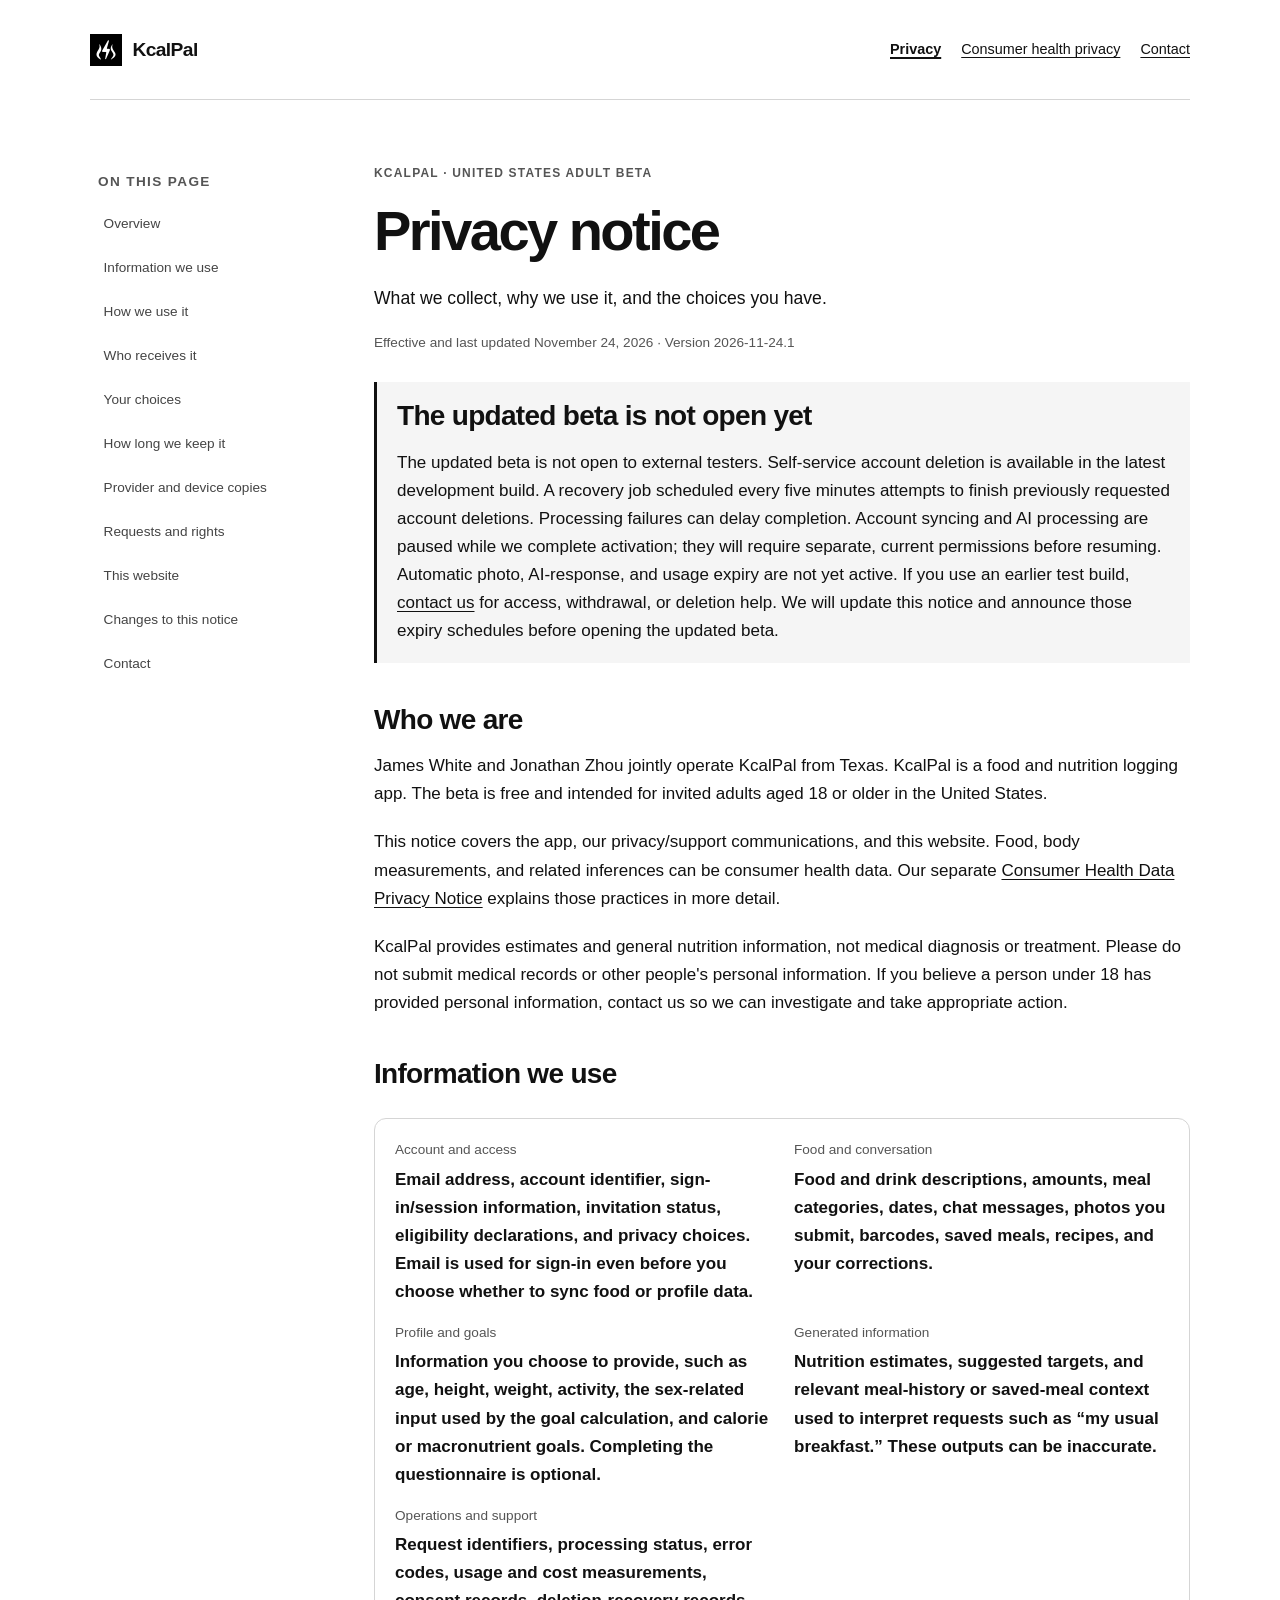
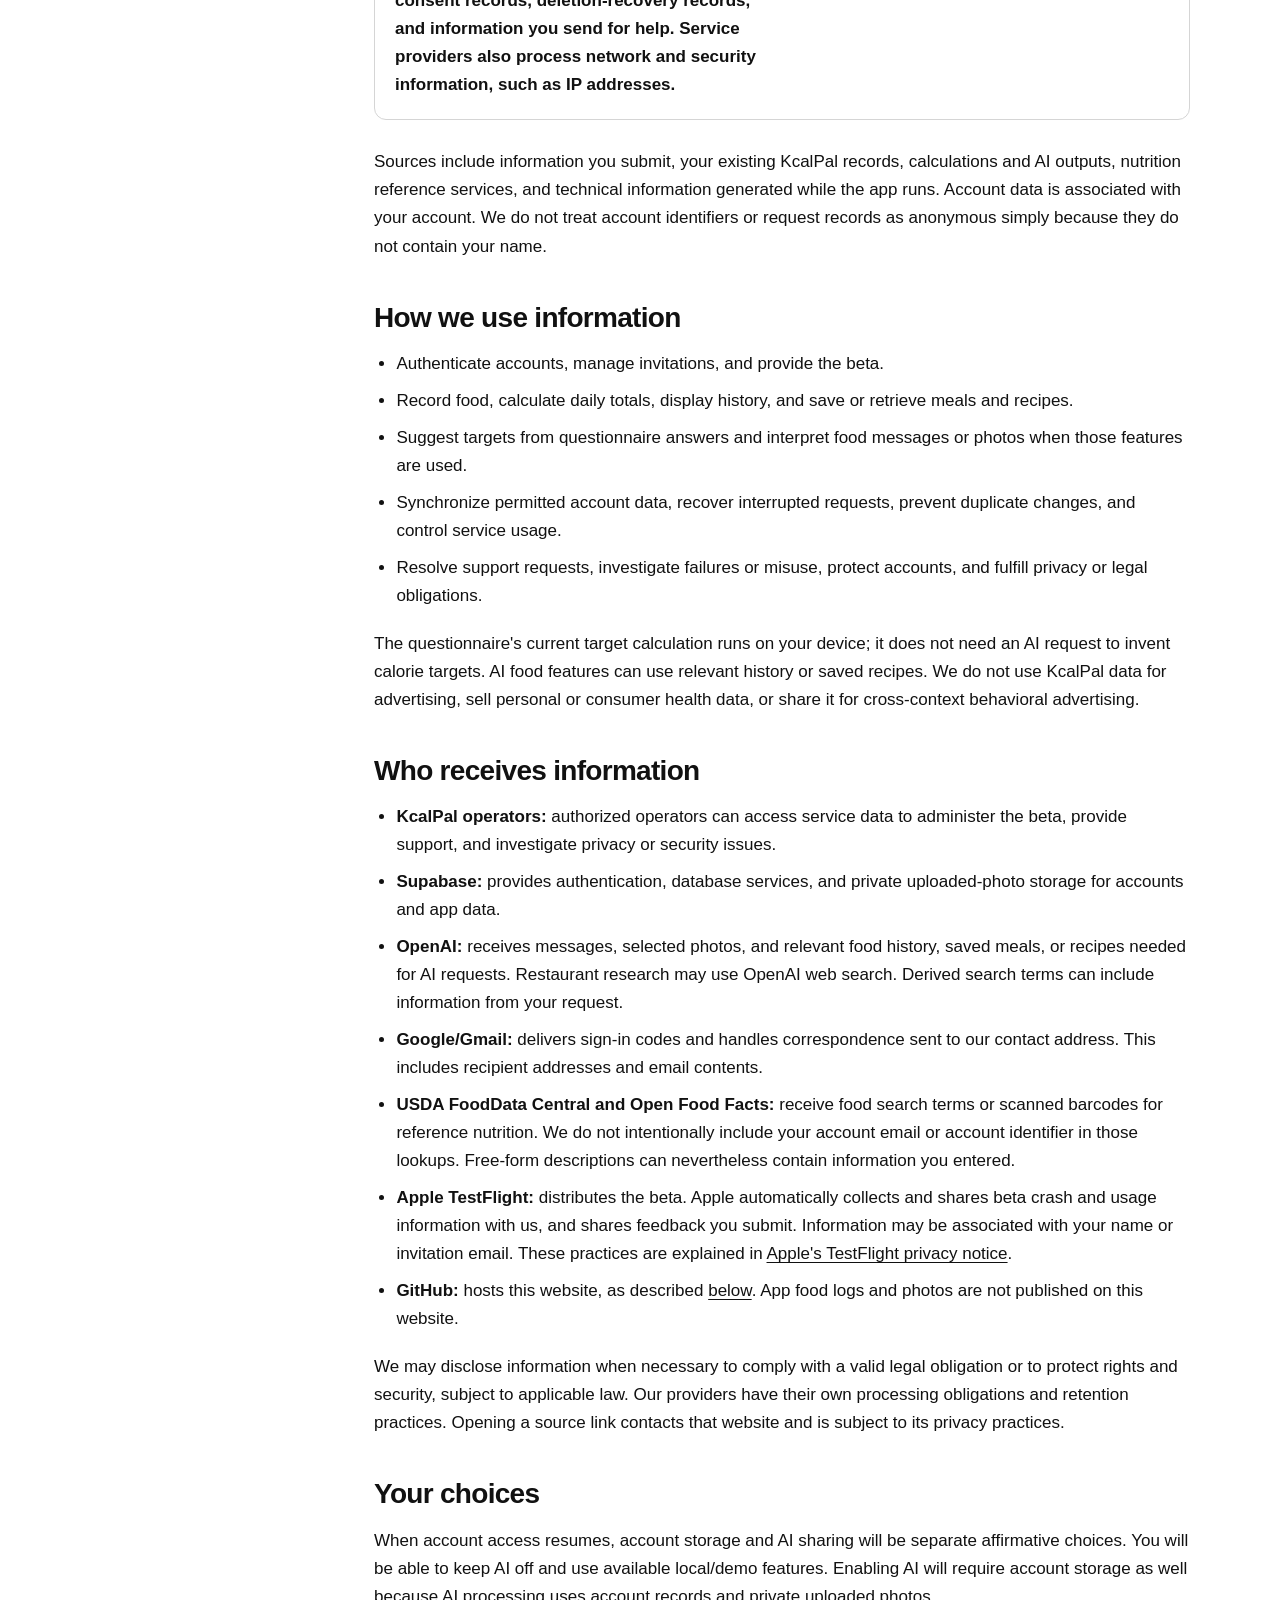
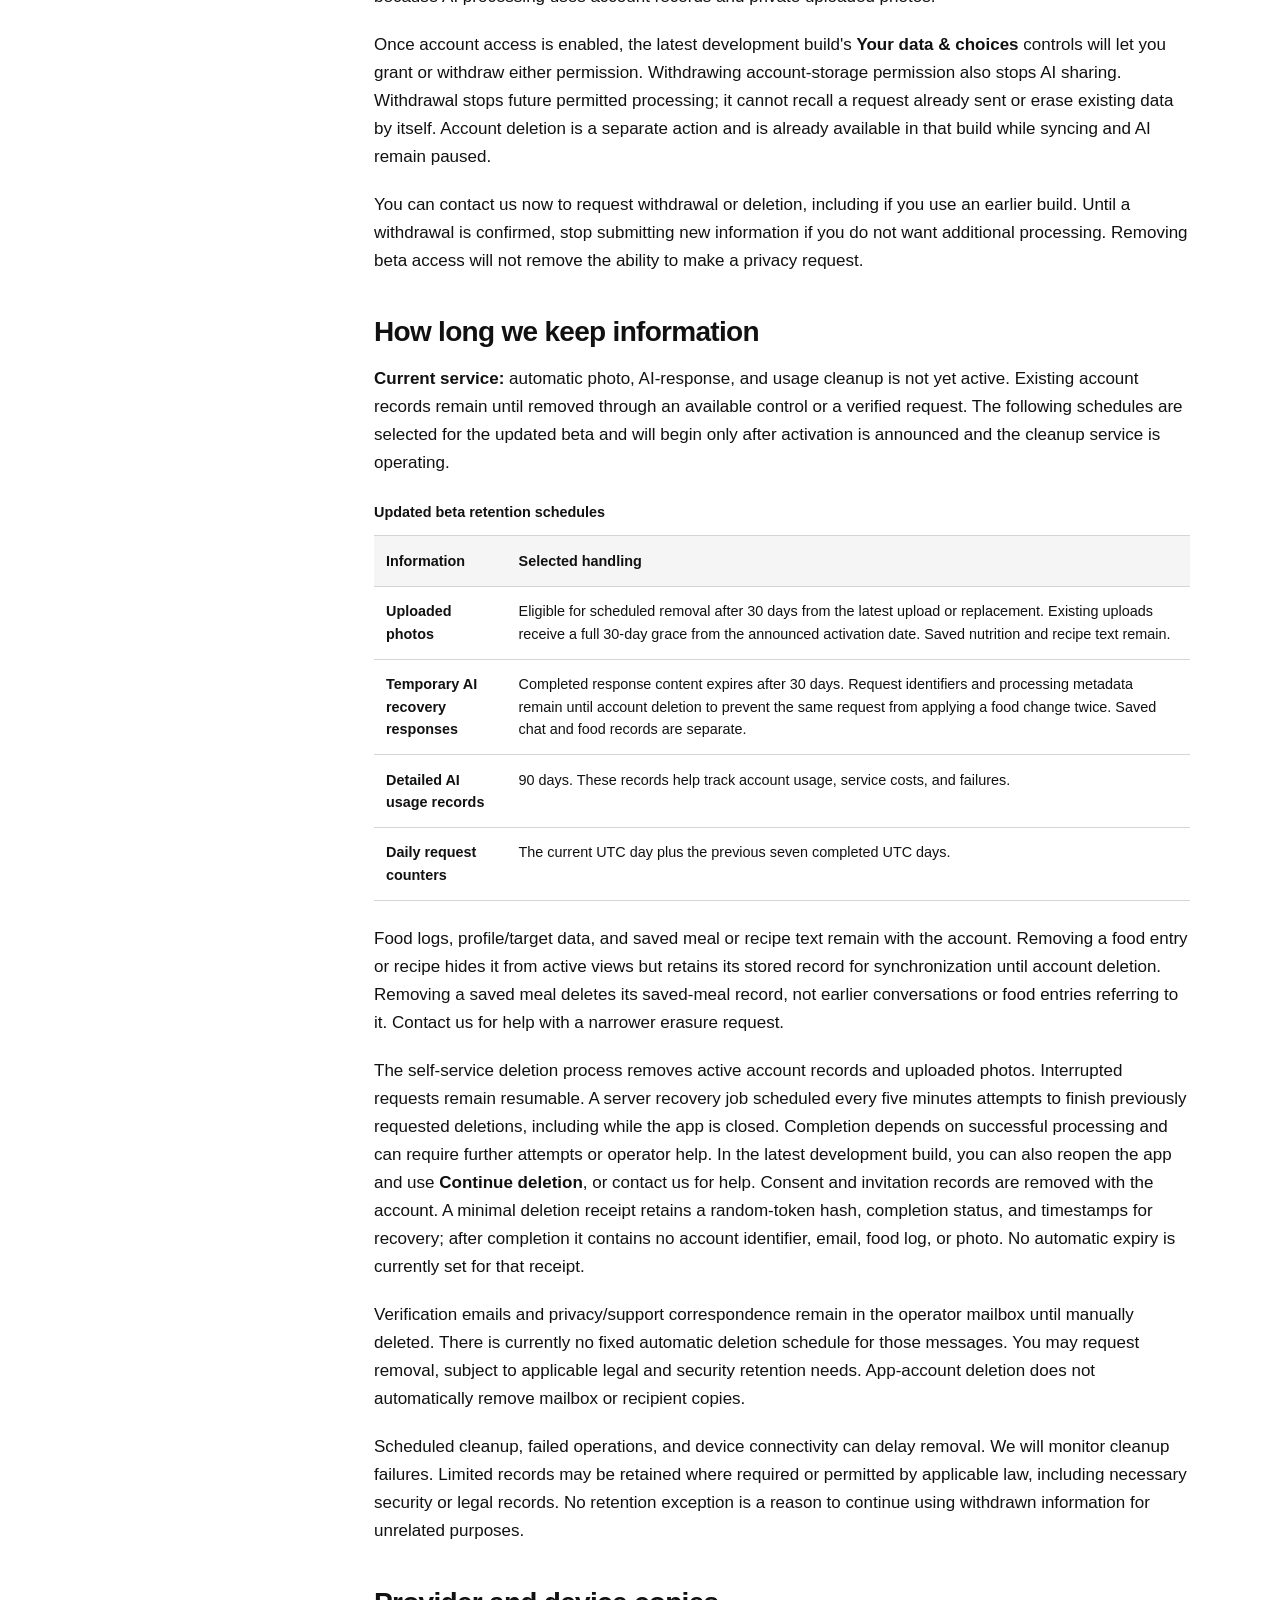
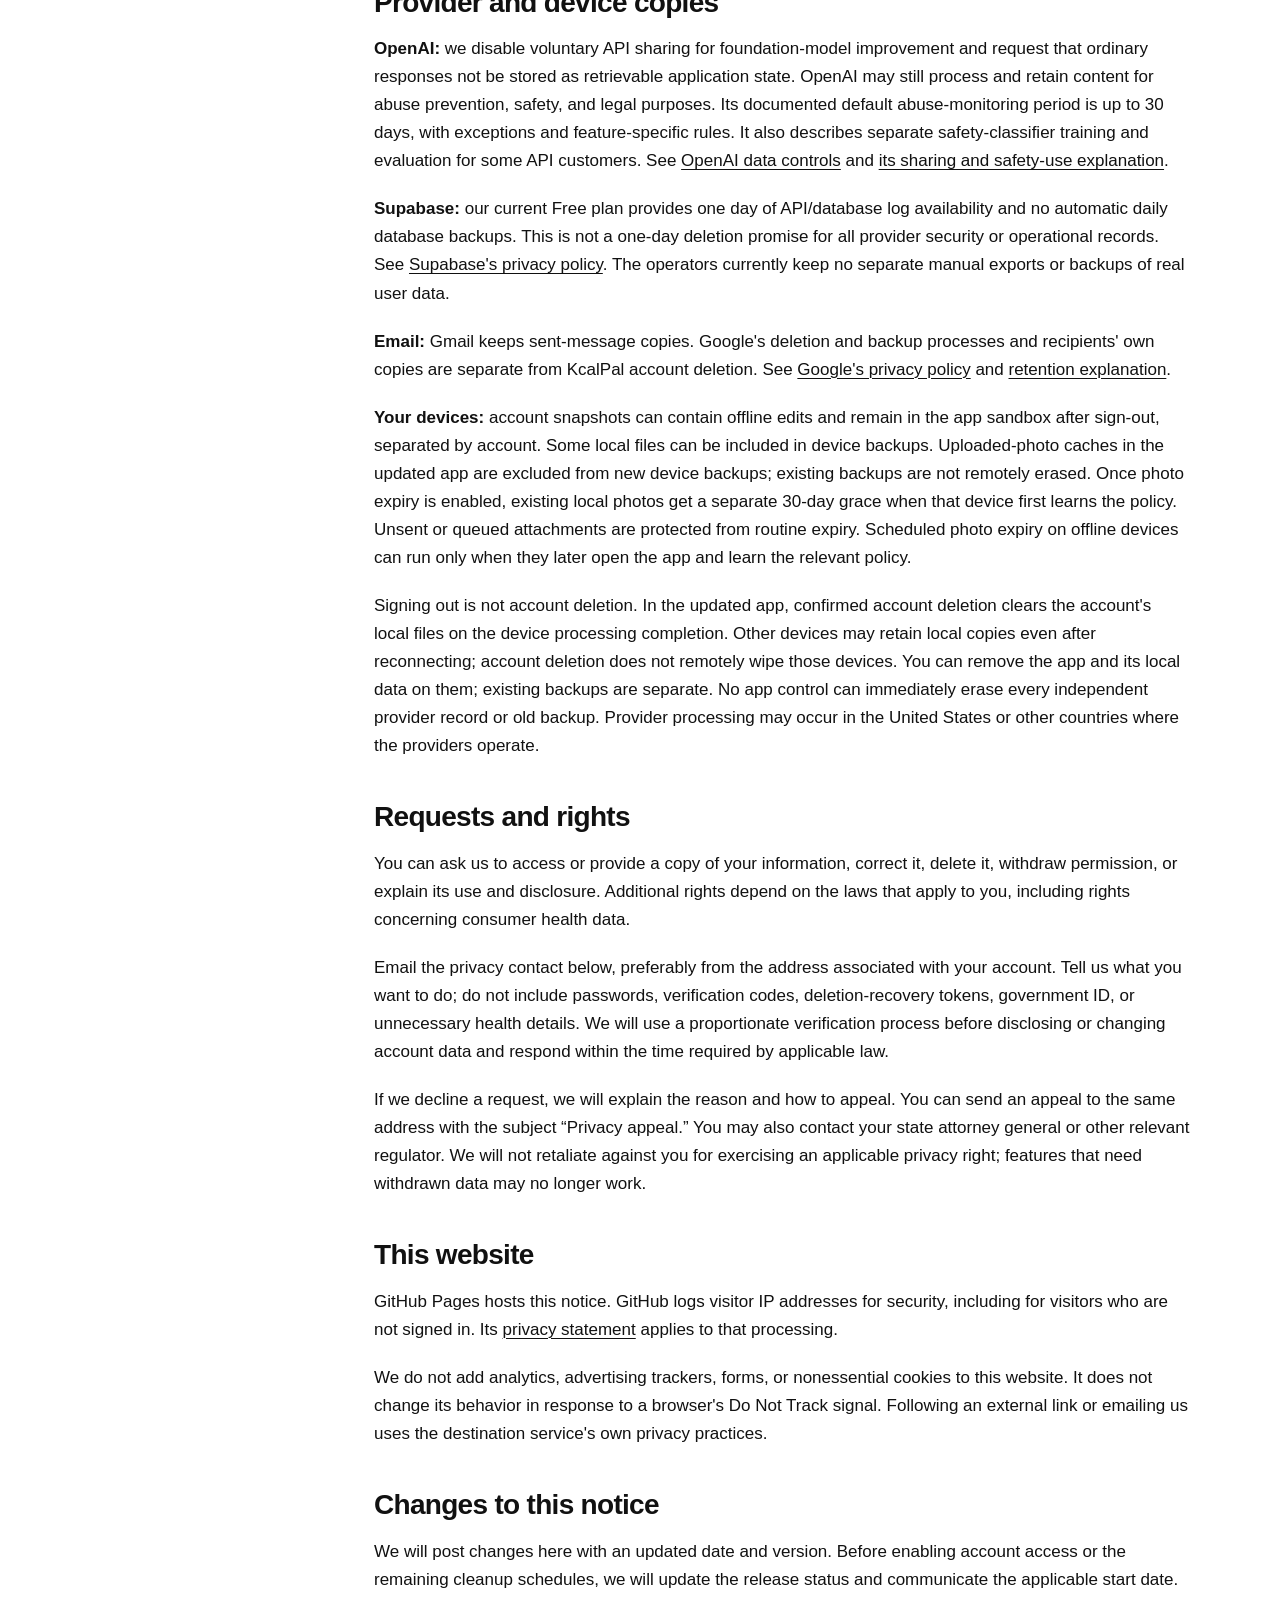
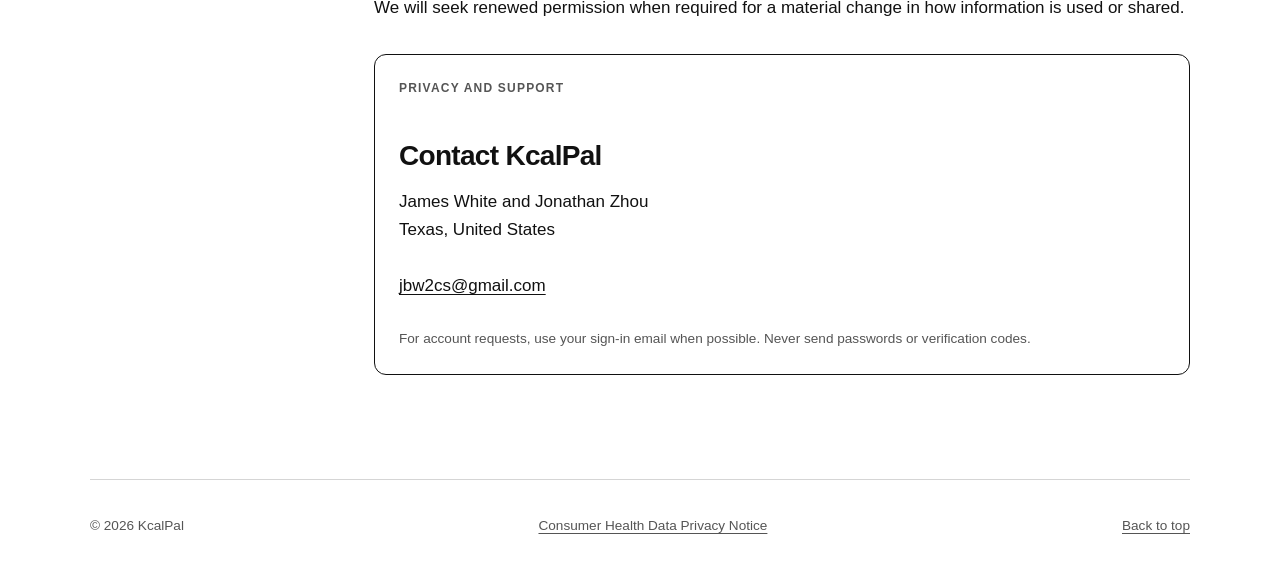
==== commit 03f8b99e: "Document active account deletion recovery Publish notice version 2026-11-24.1 after verifying the fi" ====
--- a/index.html
+++ b/index.html
@@ -39,10 +39,10 @@
       <p class="eyebrow">KcalPal · United States adult beta</p>
       <h1>Privacy notice</h1>
       <p class="lede">What we collect, why we use it, and the choices you have.</p>
-      <p class="meta">Effective and last updated November 23, 2026 · Version 2026-11-23.2</p>
+      <p class="meta">Effective and last updated November 24, 2026 · Version 2026-11-24.1</p>
       <aside class="notice" aria-labelledby="release-status">
         <h2 id="release-status">The updated beta is not open yet</h2>
-        <p>The updated beta is not open to external testers. Self-service account deletion is available in the latest development build. Account syncing and AI processing are paused while we complete activation; they will require separate, current permissions before resuming. Scheduled recovery of interrupted deletions and automatic photo, AI-response, and usage cleanup are not yet running. If you use an earlier test build, <a href="#contact">contact us</a> for access, withdrawal, or deletion help. We will update this notice and announce cleanup activation before opening the updated beta.</p>
+        <p>The updated beta is not open to external testers. Self-service account deletion is available in the latest development build. A recovery job scheduled every five minutes attempts to finish previously requested account deletions. Processing failures can delay completion. Account syncing and AI processing are paused while we complete activation; they will require separate, current permissions before resuming. Automatic photo, AI-response, and usage expiry are not yet active. If you use an earlier test build, <a href="#contact">contact us</a> for access, withdrawal, or deletion help. We will update this notice and announce those expiry schedules before opening the updated beta.</p>
       </aside>
 
       <section id="overview">
@@ -111,7 +111,7 @@
           </tbody>
         </table>
         <p>Food logs, profile/target data, and saved meal or recipe text remain with the account. Removing a food entry or recipe hides it from active views but retains its stored record for synchronization until account deletion. Removing a saved meal deletes its saved-meal record, not earlier conversations or food entries referring to it. Contact us for help with a narrower erasure request.</p>
-        <p>The self-service deletion process removes active account records and uploaded photos. An interrupted request remains resumable, but scheduled server recovery is not yet running. In the latest development build, reopen the app and use <strong>Continue deletion</strong>, or contact us for help; closing the app does not guarantee the request will finish. Consent and invitation records are removed with the account. A minimal deletion receipt retains a random-token hash, completion status, and timestamps for recovery; after completion it contains no account identifier, email, food log, or photo. No automatic expiry is currently set for that receipt.</p>
+        <p>The self-service deletion process removes active account records and uploaded photos. Interrupted requests remain resumable. A server recovery job scheduled every five minutes attempts to finish previously requested deletions, including while the app is closed. Completion depends on successful processing and can require further attempts or operator help. In the latest development build, you can also reopen the app and use <strong>Continue deletion</strong>, or contact us for help. Consent and invitation records are removed with the account. A minimal deletion receipt retains a random-token hash, completion status, and timestamps for recovery; after completion it contains no account identifier, email, food log, or photo. No automatic expiry is currently set for that receipt.</p>
         <p>Verification emails and privacy/support correspondence remain in the operator mailbox until manually deleted. There is currently no fixed automatic deletion schedule for those messages. You may request removal, subject to applicable legal and security retention needs. App-account deletion does not automatically remove mailbox or recipient copies.</p>
         <p>Scheduled cleanup, failed operations, and device connectivity can delay removal. We will monitor cleanup failures. Limited records may be retained where required or permitted by applicable law, including necessary security or legal records. No retention exception is a reason to continue using withdrawn information for unrelated purposes.</p>
       </section>
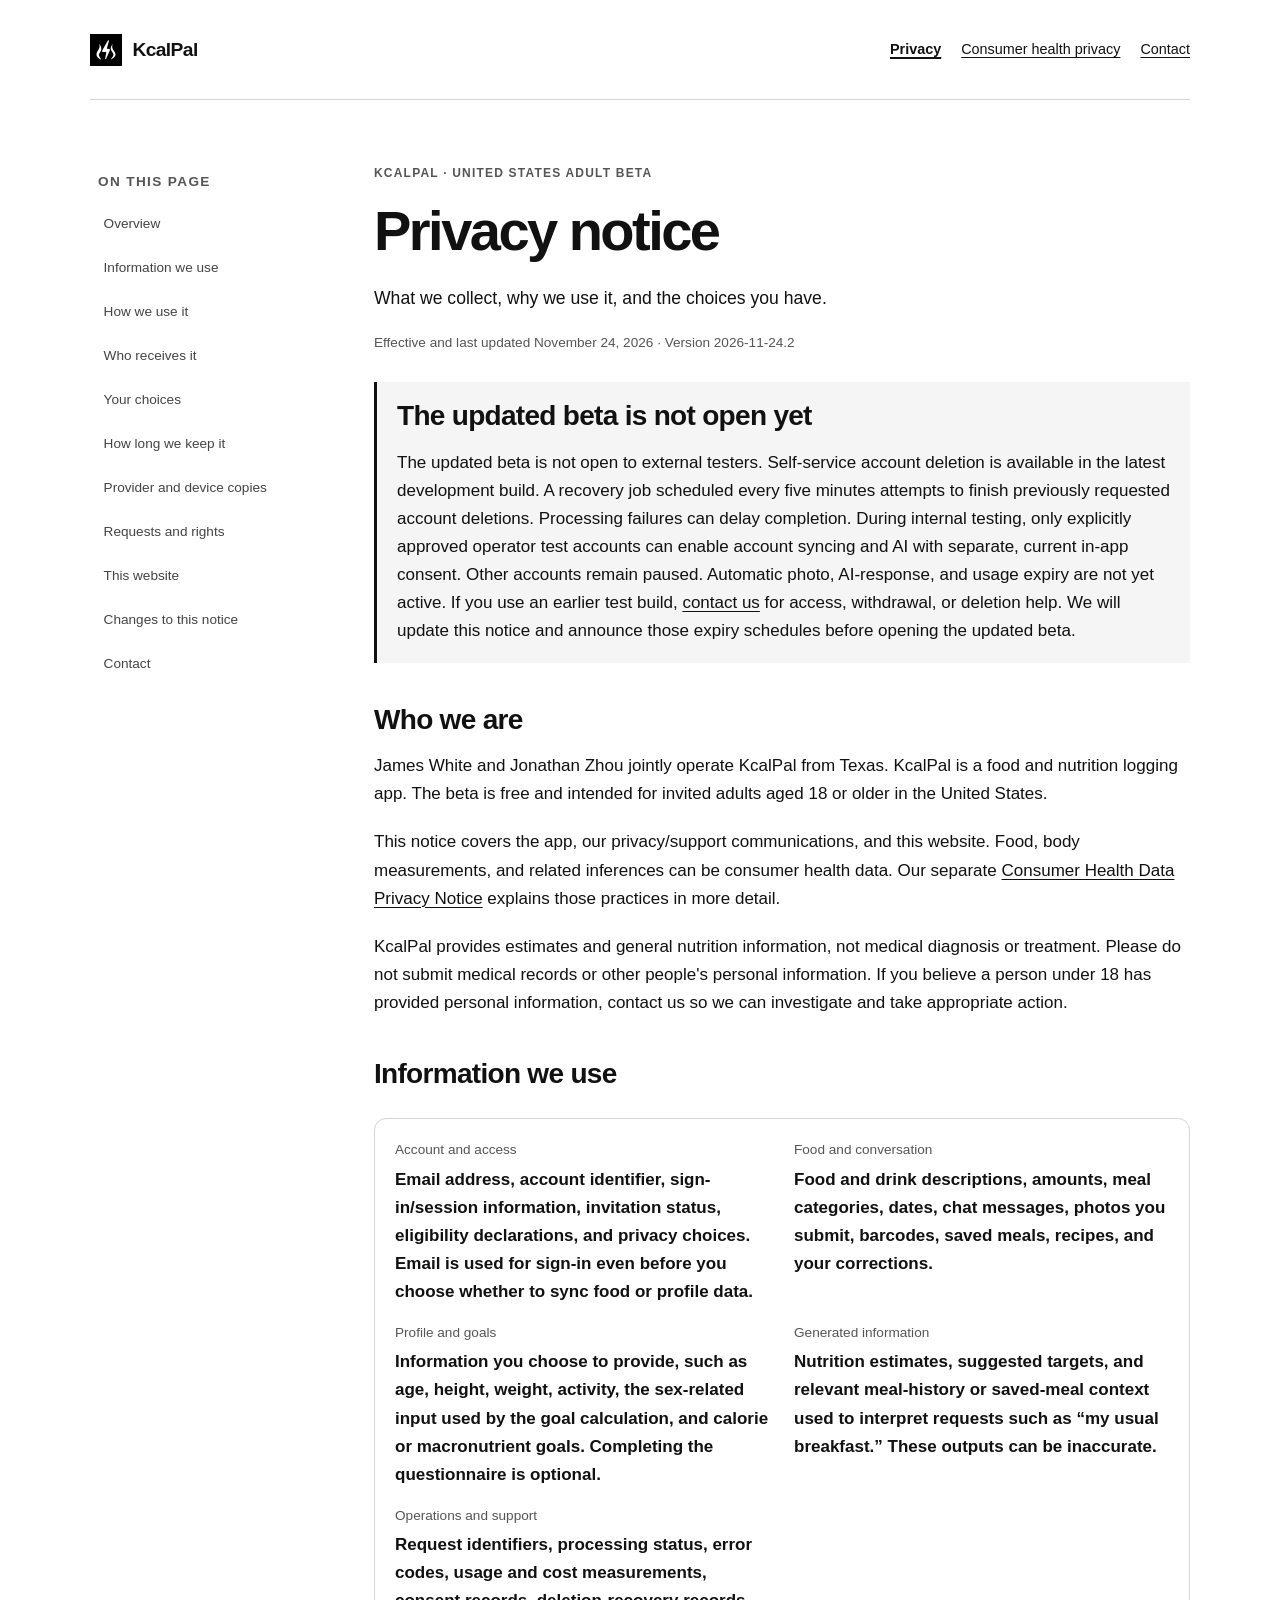
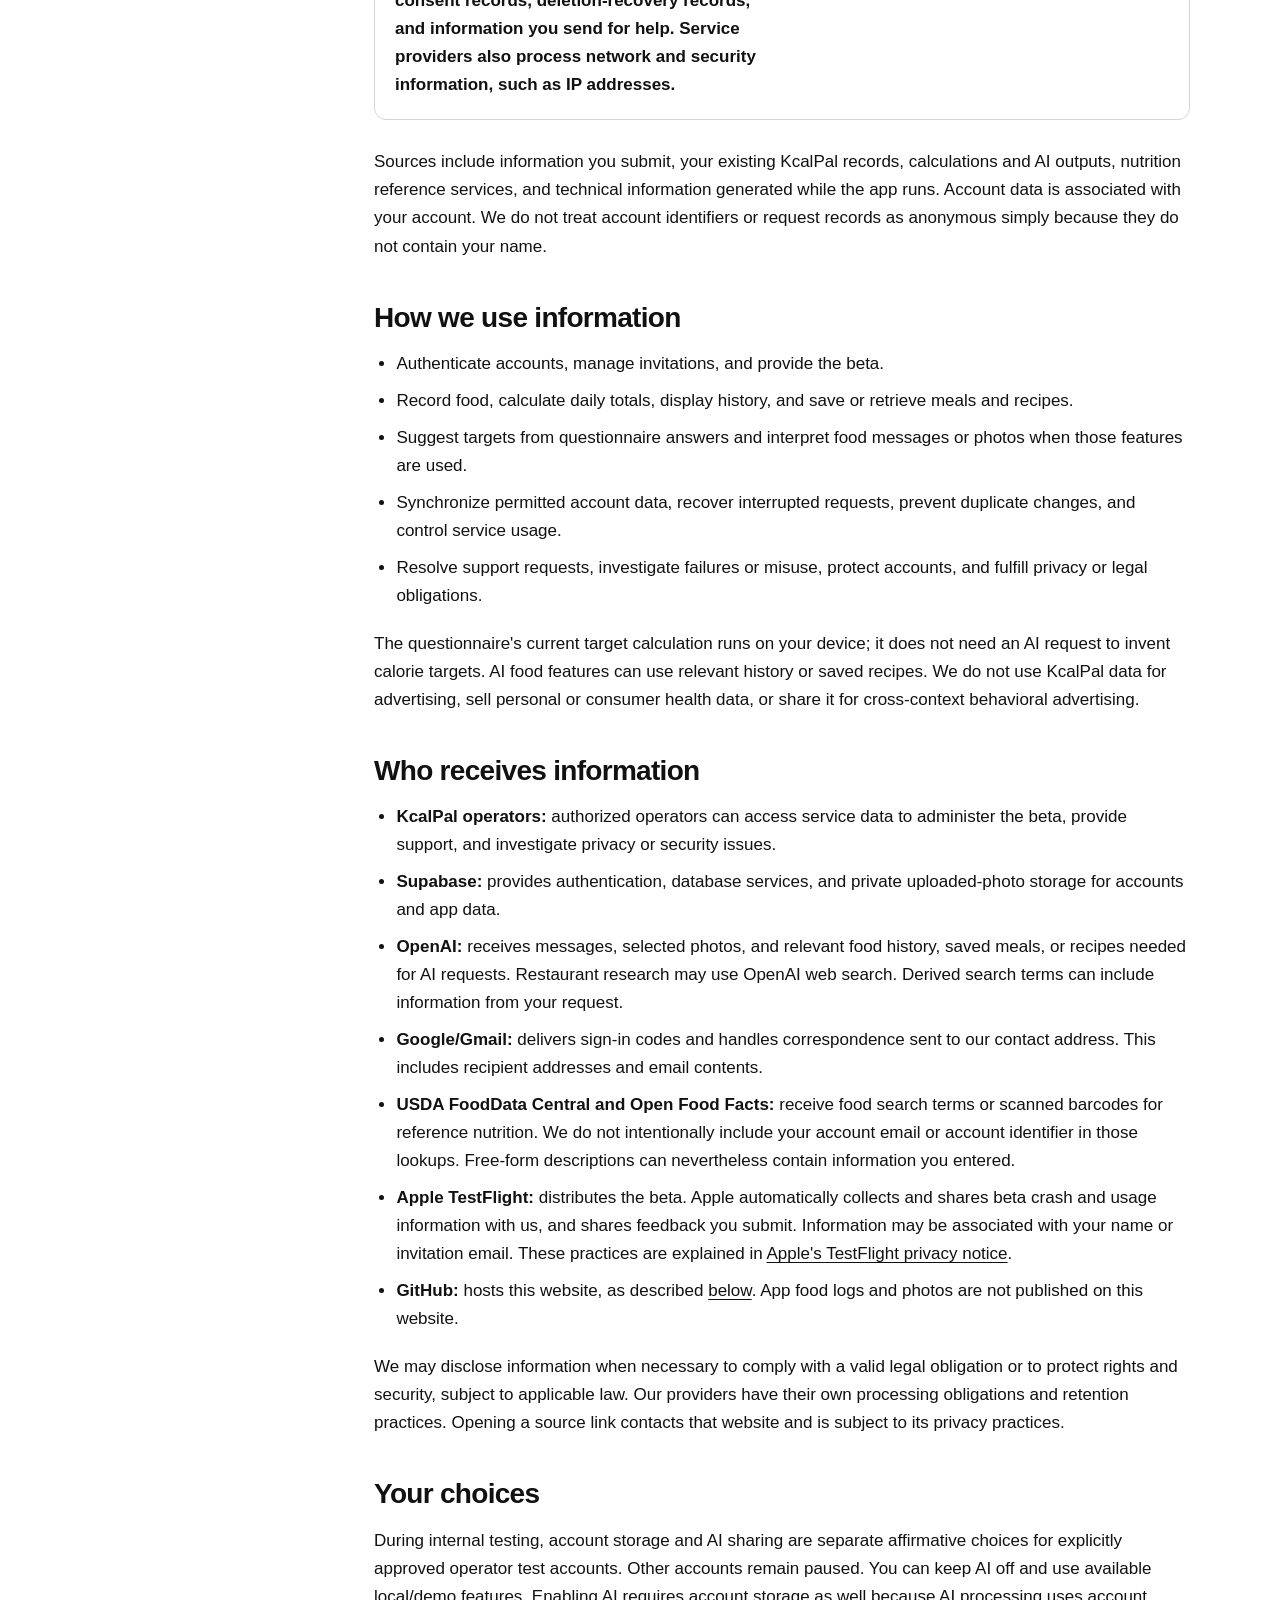
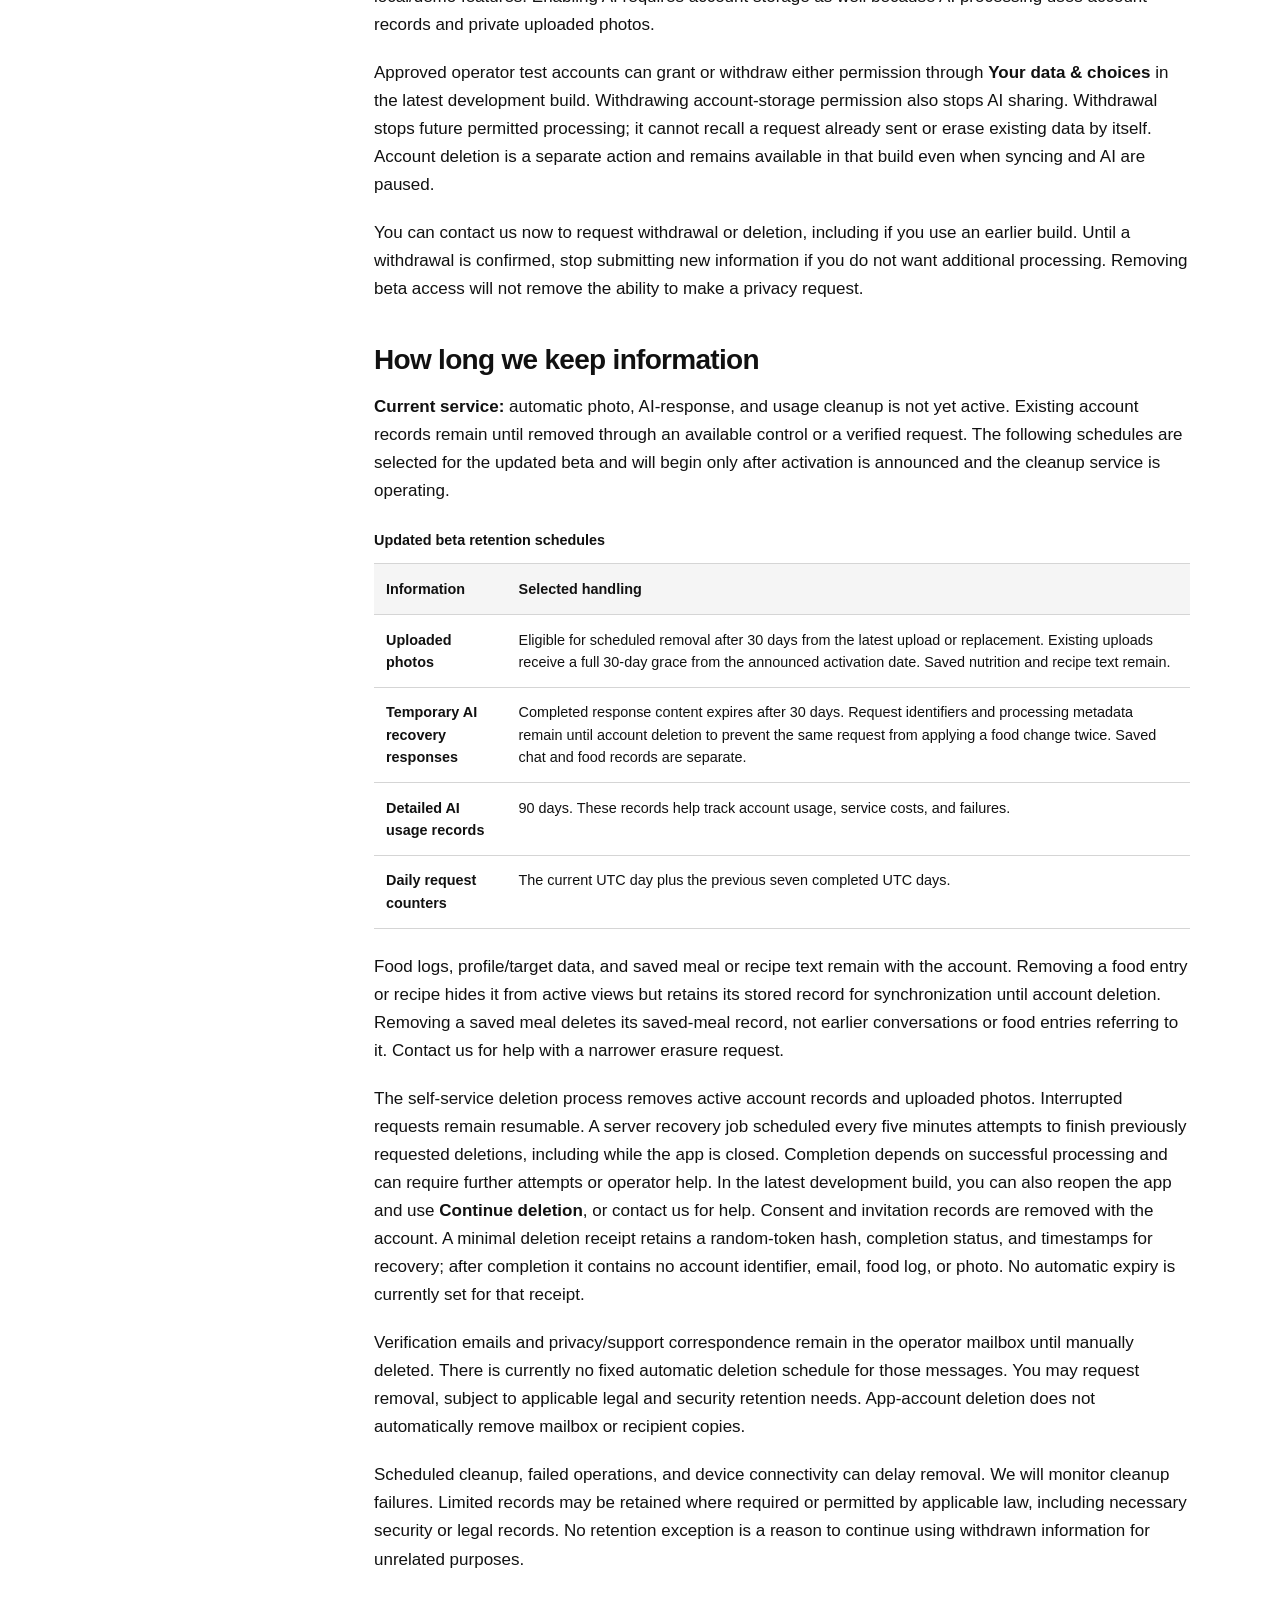
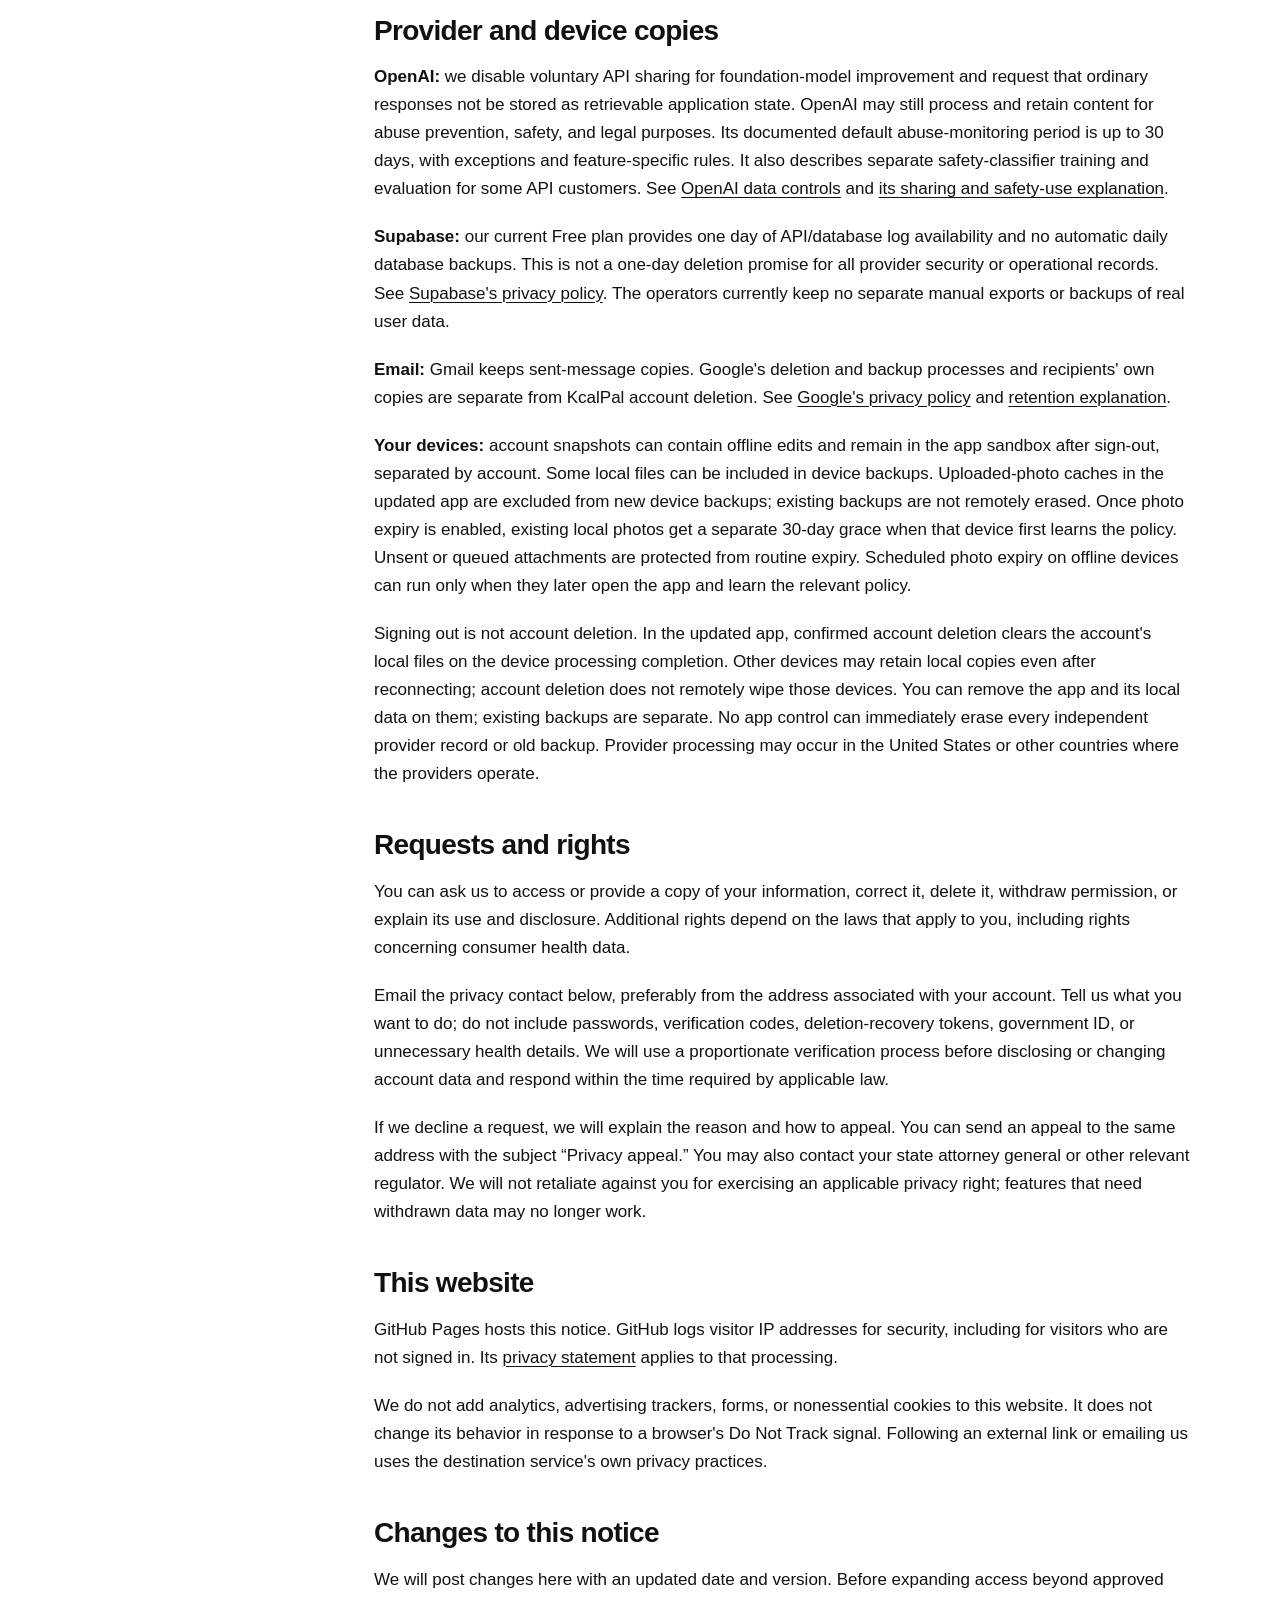
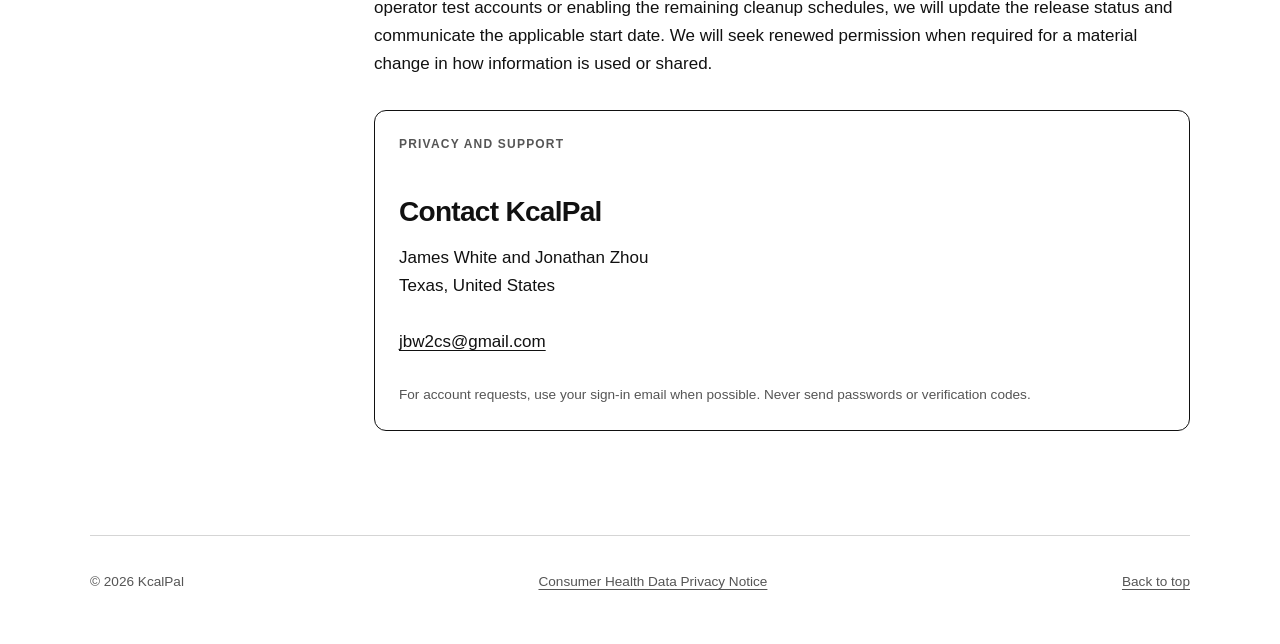
==== commit c16cd290: "Clarify consent for limited operator testing Publish privacy notice version 2026-11-24.2 describing " ====
--- a/index.html
+++ b/index.html
@@ -39,10 +39,10 @@
       <p class="eyebrow">KcalPal · United States adult beta</p>
       <h1>Privacy notice</h1>
       <p class="lede">What we collect, why we use it, and the choices you have.</p>
-      <p class="meta">Effective and last updated November 24, 2026 · Version 2026-11-24.1</p>
+      <p class="meta">Effective and last updated November 24, 2026 · Version 2026-11-24.2</p>
       <aside class="notice" aria-labelledby="release-status">
         <h2 id="release-status">The updated beta is not open yet</h2>
-        <p>The updated beta is not open to external testers. Self-service account deletion is available in the latest development build. A recovery job scheduled every five minutes attempts to finish previously requested account deletions. Processing failures can delay completion. Account syncing and AI processing are paused while we complete activation; they will require separate, current permissions before resuming. Automatic photo, AI-response, and usage expiry are not yet active. If you use an earlier test build, <a href="#contact">contact us</a> for access, withdrawal, or deletion help. We will update this notice and announce those expiry schedules before opening the updated beta.</p>
+        <p>The updated beta is not open to external testers. Self-service account deletion is available in the latest development build. A recovery job scheduled every five minutes attempts to finish previously requested account deletions. Processing failures can delay completion. During internal testing, only explicitly approved operator test accounts can enable account syncing and AI with separate, current in-app consent. Other accounts remain paused. Automatic photo, AI-response, and usage expiry are not yet active. If you use an earlier test build, <a href="#contact">contact us</a> for access, withdrawal, or deletion help. We will update this notice and announce those expiry schedules before opening the updated beta.</p>
       </aside>
 
       <section id="overview">
@@ -92,8 +92,8 @@
 
       <section id="choices">
         <h2>Your choices</h2>
-        <p>When account access resumes, account storage and AI sharing will be separate affirmative choices. You will be able to keep AI off and use available local/demo features. Enabling AI will require account storage as well because AI processing uses account records and private uploaded photos.</p>
-        <p>Once account access is enabled, the latest development build's <strong>Your data &amp; choices</strong> controls will let you grant or withdraw either permission. Withdrawing account-storage permission also stops AI sharing. Withdrawal stops future permitted processing; it cannot recall a request already sent or erase existing data by itself. Account deletion is a separate action and is already available in that build while syncing and AI remain paused.</p>
+        <p>During internal testing, account storage and AI sharing are separate affirmative choices for explicitly approved operator test accounts. Other accounts remain paused. You can keep AI off and use available local/demo features. Enabling AI requires account storage as well because AI processing uses account records and private uploaded photos.</p>
+        <p>Approved operator test accounts can grant or withdraw either permission through <strong>Your data &amp; choices</strong> in the latest development build. Withdrawing account-storage permission also stops AI sharing. Withdrawal stops future permitted processing; it cannot recall a request already sent or erase existing data by itself. Account deletion is a separate action and remains available in that build even when syncing and AI are paused.</p>
         <p>You can contact us now to request withdrawal or deletion, including if you use an earlier build. Until a withdrawal is confirmed, stop submitting new information if you do not want additional processing. Removing beta access will not remove the ability to make a privacy request.</p>
       </section>
 
@@ -140,7 +140,7 @@
 
       <section id="changes">
         <h2>Changes to this notice</h2>
-        <p>We will post changes here with an updated date and version. Before enabling account access or the remaining cleanup schedules, we will update the release status and communicate the applicable start date. We will seek renewed permission when required for a material change in how information is used or shared.</p>
+        <p>We will post changes here with an updated date and version. Before expanding access beyond approved operator test accounts or enabling the remaining cleanup schedules, we will update the release status and communicate the applicable start date. We will seek renewed permission when required for a material change in how information is used or shared.</p>
       </section>
 
       <section id="contact" class="contact-card">
